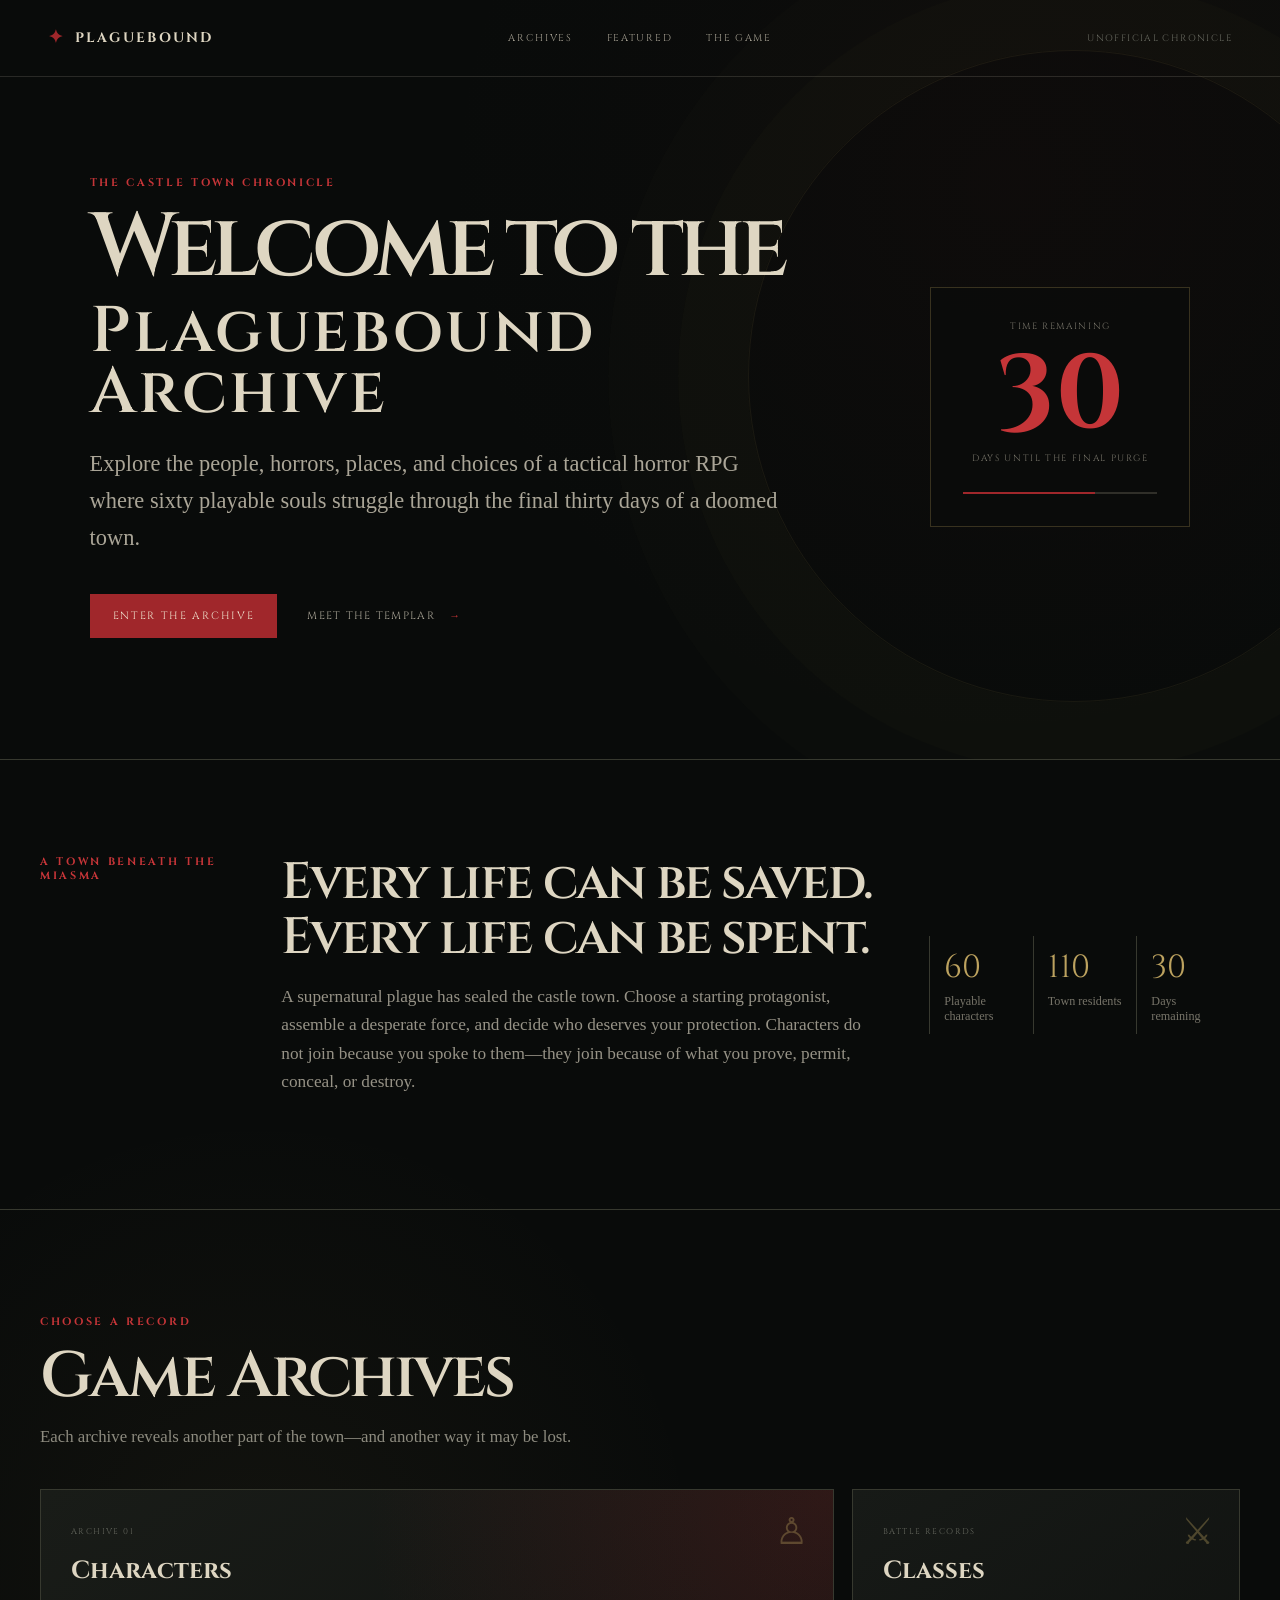
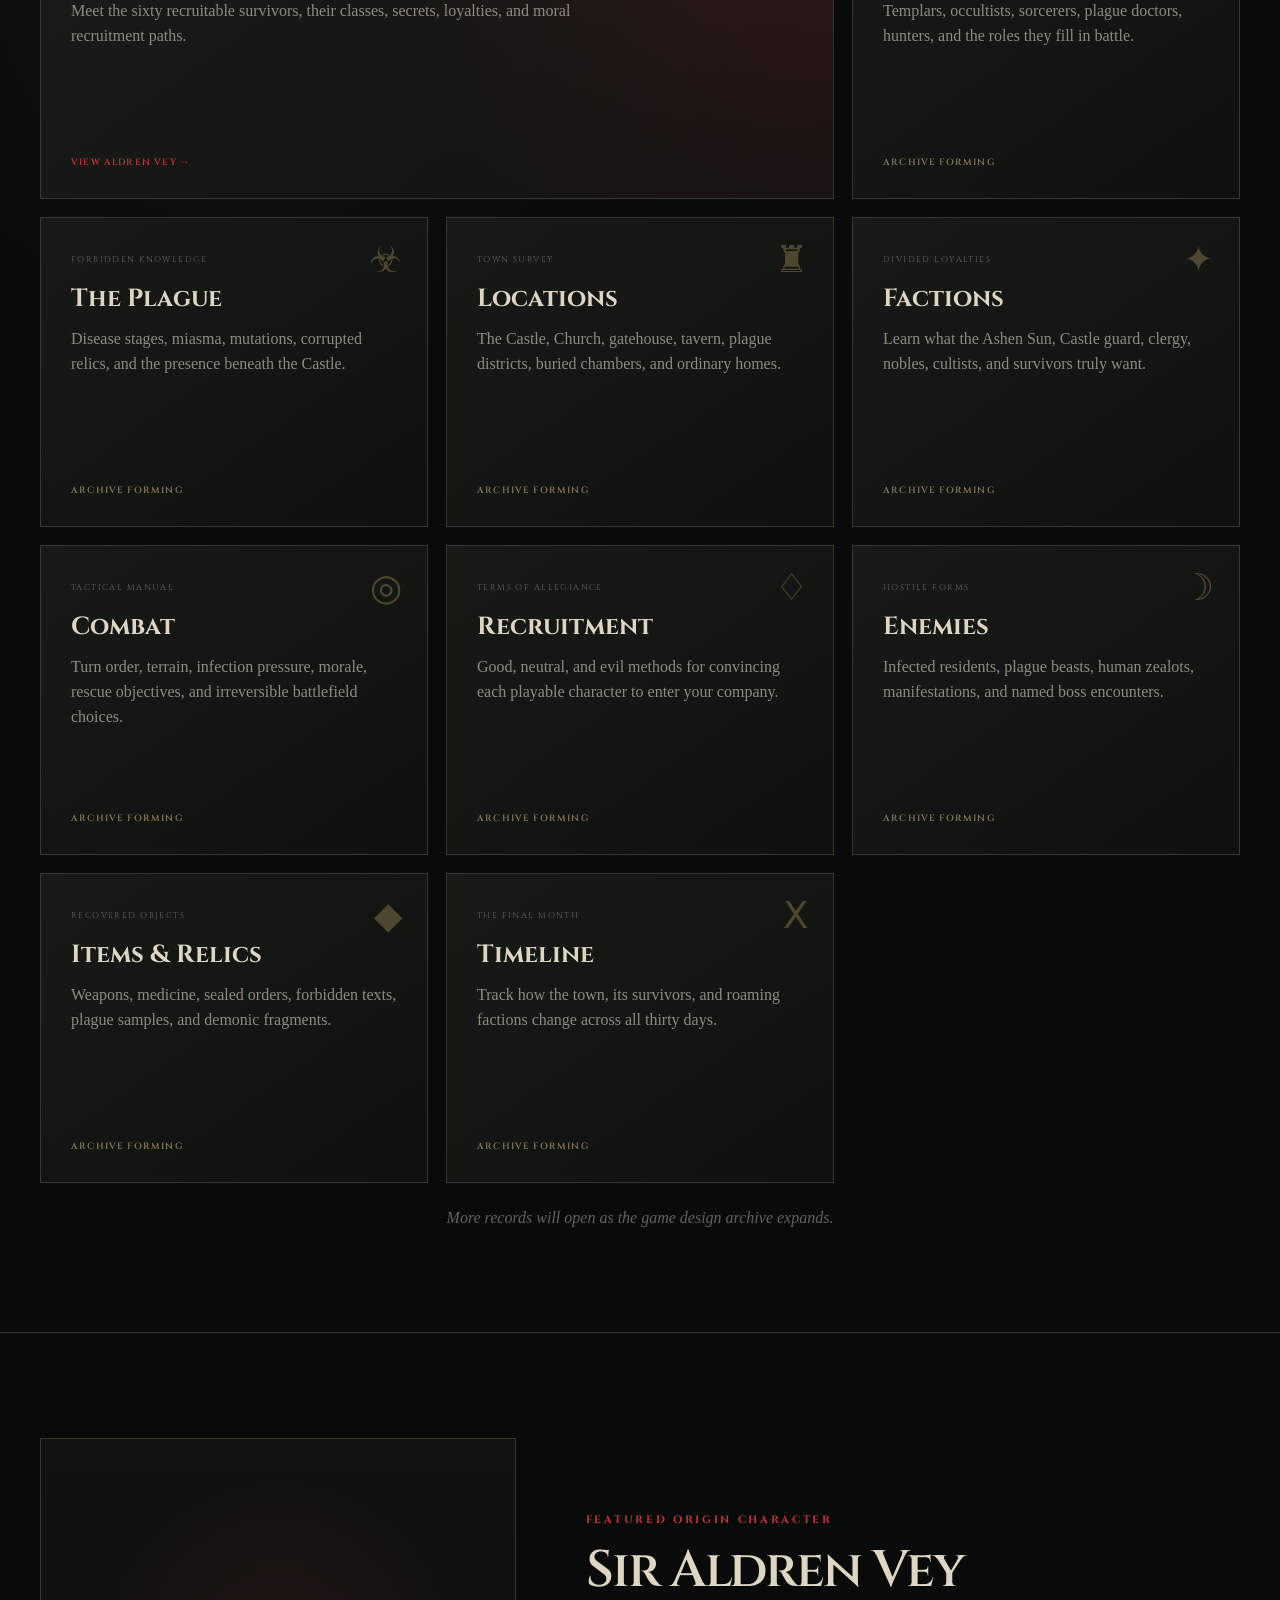
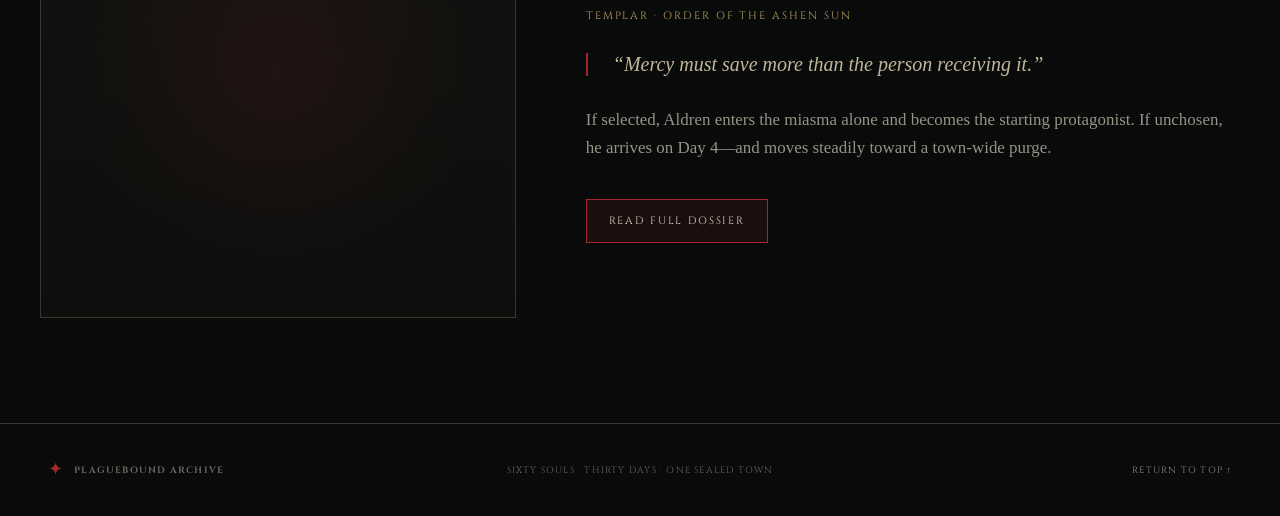
==== index.html @ a66385f3 "Commits" ====
<!doctype html>
<html lang="en">
<head>
  <meta charset="utf-8">
  <meta name="viewport" content="width=device-width, initial-scale=1">
  <meta name="description" content="The Plaguebound game archive: characters, classes, plague lore, locations, factions, combat systems, enemies, and the thirty-day timeline.">
  <title>Plaguebound — Game Archive</title>
  <link rel="stylesheet" href="css/style.css">
</head>
<body class="wiki-home">
  <header class="wiki-header">
    <a class="brand" href="index.html" aria-label="Plaguebound wiki homepage">
      <span class="brand-mark" aria-hidden="true">✦</span>
      <span>Plaguebound</span>
    </a>
    <nav class="main-nav" aria-label="Main wiki navigation">
      <a href="#archives">Archives</a>
      <a href="#featured">Featured</a>
      <a href="#about">The Game</a>
    </nav>
    <span class="archive-number">Unofficial Chronicle</span>
  </header>

  <main id="top">
    <section class="wiki-hero">
      <div class="wiki-hero-copy">
        <p class="eyebrow">The Castle Town Chronicle</p>
        <h1>Welcome to the<br><span>Plaguebound Archive</span></h1>
        <p>Explore the people, horrors, places, and choices of a tactical horror RPG where sixty playable souls struggle through the final thirty days of a doomed town.</p>
        <div class="wiki-actions">
          <a class="button button-filled" href="#archives">Enter the Archive</a>
          <a class="text-link" href="aldren.html">Meet the Templar <span>→</span></a>
        </div>
      </div>
      <aside class="wiki-countdown" aria-label="Thirty day plague countdown">
        <span>Time Remaining</span>
        <strong>30</strong>
        <small>days until the final purge</small>
        <div class="countdown-line"><i></i></div>
      </aside>
    </section>

    <section class="wiki-intro" id="about">
      <p class="eyebrow">A Town Beneath the Miasma</p>
      <div>
        <h2>Every life can be saved.<br>Every life can be spent.</h2>
        <p>A supernatural plague has sealed the castle town. Choose a starting protagonist, assemble a desperate force, and decide who deserves your protection. Characters do not join because you spoke to them—they join because of what you prove, permit, conceal, or destroy.</p>
      </div>
      <dl class="wiki-stats">
        <div><dt>60</dt><dd>Playable characters</dd></div>
        <div><dt>110</dt><dd>Town residents</dd></div>
        <div><dt>30</dt><dd>Days remaining</dd></div>
      </dl>
    </section>

    <section class="wiki-archives section" id="archives">
      <header class="section-title">
        <p>Choose a Record</p>
        <h2>Game Archives</h2>
        <span>Each archive reveals another part of the town—and another way it may be lost.</span>
      </header>

      <div class="archive-grid">
        <a class="archive-card featured-card" href="aldren.html">
          <span class="archive-icon">♙</span>
          <div><small>Archive 01</small><h3>Characters</h3><p>Meet the sixty recruitable survivors, their classes, secrets, loyalties, and moral recruitment paths.</p></div>
          <b>View Aldren Vey →</b>
        </a>
        <a class="archive-card" href="#coming-soon">
          <span class="archive-icon">⚔</span>
          <div><small>Battle Records</small><h3>Classes</h3><p>Templars, occultists, sorcerers, plague doctors, hunters, and the roles they fill in battle.</p></div>
          <b>Archive forming</b>
        </a>
        <a class="archive-card" href="#coming-soon">
          <span class="archive-icon">☣</span>
          <div><small>Forbidden Knowledge</small><h3>The Plague</h3><p>Disease stages, miasma, mutations, corrupted relics, and the presence beneath the Castle.</p></div>
          <b>Archive forming</b>
        </a>
        <a class="archive-card" href="#coming-soon">
          <span class="archive-icon">♜</span>
          <div><small>Town Survey</small><h3>Locations</h3><p>The Castle, Church, gatehouse, tavern, plague districts, buried chambers, and ordinary homes.</p></div>
          <b>Archive forming</b>
        </a>
        <a class="archive-card" href="#coming-soon">
          <span class="archive-icon">✦</span>
          <div><small>Divided Loyalties</small><h3>Factions</h3><p>Learn what the Ashen Sun, Castle guard, clergy, nobles, cultists, and survivors truly want.</p></div>
          <b>Archive forming</b>
        </a>
        <a class="archive-card" href="#coming-soon">
          <span class="archive-icon">◎</span>
          <div><small>Tactical Manual</small><h3>Combat</h3><p>Turn order, terrain, infection pressure, morale, rescue objectives, and irreversible battlefield choices.</p></div>
          <b>Archive forming</b>
        </a>
        <a class="archive-card" href="#coming-soon">
          <span class="archive-icon">♢</span>
          <div><small>Terms of Allegiance</small><h3>Recruitment</h3><p>Good, neutral, and evil methods for convincing each playable character to enter your company.</p></div>
          <b>Archive forming</b>
        </a>
        <a class="archive-card" href="#coming-soon">
          <span class="archive-icon">☽</span>
          <div><small>Hostile Forms</small><h3>Enemies</h3><p>Infected residents, plague beasts, human zealots, manifestations, and named boss encounters.</p></div>
          <b>Archive forming</b>
        </a>
        <a class="archive-card" href="#coming-soon">
          <span class="archive-icon">◆</span>
          <div><small>Recovered Objects</small><h3>Items & Relics</h3><p>Weapons, medicine, sealed orders, forbidden texts, plague samples, and demonic fragments.</p></div>
          <b>Archive forming</b>
        </a>
        <a class="archive-card" href="#coming-soon">
          <span class="archive-icon">Ⅹ</span>
          <div><small>The Final Month</small><h3>Timeline</h3><p>Track how the town, its survivors, and roaming factions change across all thirty days.</p></div>
          <b>Archive forming</b>
        </a>
      </div>
      <p class="coming-note" id="coming-soon">More records will open as the game design archive expands.</p>
    </section>

    <section class="featured-record section" id="featured">
      <div class="featured-art" role="img" aria-label="Ashen Sun symbol behind a Templar silhouette">
        <span>✦</span>
      </div>
      <div class="featured-copy">
        <p class="eyebrow">Featured Origin Character</p>
        <h2>Sir Aldren Vey</h2>
        <p class="featured-class">Templar · Order of the Ashen Sun</p>
        <blockquote>“Mercy must save more than the person receiving it.”</blockquote>
        <p>If selected, Aldren enters the miasma alone and becomes the starting protagonist. If unchosen, he arrives on Day 4—and moves steadily toward a town-wide purge.</p>
        <a class="button" href="aldren.html">Read Full Dossier</a>
      </div>
    </section>
  </main>

  <footer class="site-footer wiki-footer">
    <div><span class="brand-mark" aria-hidden="true">✦</span><strong>Plaguebound Archive</strong></div>
    <p>Sixty souls · Thirty days · One sealed town</p>
    <a href="#top">Return to top ↑</a>
  </footer>
</body>
</html>
---- css/style.css ----
@import url('https://fonts.googleapis.com/css2?family=Cinzel:wght@500;600;700&family=IM+Fell+English:ital@0;1&display=swap');

:root{--night:#090b0a;--panel:#161916;--bone:#ded6c2;--muted:#8d8b7f;--line:#37392f;--red:#a0272b;--red2:#c53538;--gold:#bca25f;--green:#758d6a}
*{box-sizing:border-box}html{scroll-behavior:smooth}body{margin:0;color:var(--bone);background:radial-gradient(circle at 78% 8%,rgba(128,30,32,.17),transparent 27rem),var(--night);font-family:"IM Fell English",Georgia,serif}body:before{content:"";position:fixed;inset:0;z-index:20;pointer-events:none;opacity:.13;background-image:url("../images/noise-texture.png");mix-blend-mode:soft-light}a{color:inherit;text-decoration:none}
.site-header{position:absolute;z-index:5;top:0;left:0;right:0;display:grid;grid-template-columns:1fr auto 1fr;align-items:center;max-width:1440px;margin:auto;padding:26px 48px;border-bottom:1px solid rgba(222,214,194,.15);font-family:Cinzel,serif;text-transform:uppercase}.brand{display:flex;align-items:center;gap:10px;font-size:.86rem;font-weight:700;letter-spacing:.16em}.brand-mark{color:var(--red);font-size:1.1rem}.main-nav{display:flex;gap:34px;color:#a39e90;font-size:.62rem;letter-spacing:.17em}.main-nav a:hover{color:var(--bone)}.archive-number{justify-self:end;color:#696a61;font-size:.58rem;letter-spacing:.15em}
.hero{position:relative;min-height:790px;overflow:hidden;display:grid;grid-template-columns:minmax(0,.9fr) minmax(400px,.8fr);align-items:center;gap:6vw;padding:130px max(7vw,32px) 70px;border-bottom:1px solid var(--line);background:linear-gradient(90deg,rgba(9,11,10,.98) 0%,rgba(9,11,10,.9) 48%,rgba(9,11,10,.2) 78%)}.hero:after{content:"TEMPLAR";position:absolute;left:5vw;bottom:-1.3rem;color:rgba(222,214,194,.025);font-family:Cinzel,serif;font-size:clamp(8rem,18vw,18rem);font-weight:700;letter-spacing:-.08em}.hero-copy{position:relative;z-index:2;max-width:680px}.eyebrow,.section-title>p,.small-title{margin:0 0 16px;color:var(--red2);font-family:Cinzel,serif;font-size:.67rem;font-weight:700;letter-spacing:.25em;text-transform:uppercase}h1{margin:0;font-family:Cinzel,serif;font-size:clamp(4rem,8.5vw,8rem);font-weight:600;letter-spacing:-.07em;line-height:.83}h1 span{display:block;color:#746e60;font-size:.42em;letter-spacing:.04em}.class-line{margin:24px 0;color:var(--gold);font-family:Cinzel,serif;font-size:.78rem;letter-spacing:.22em;text-transform:uppercase}.intro{max-width:600px;margin:0;color:#aaa597;font-size:clamp(1.15rem,2vw,1.46rem);line-height:1.6}.hero-actions{display:flex;align-items:center;gap:28px;margin-top:38px}.button{padding:14px 22px;border:1px solid var(--red);background:rgba(159,36,40,.12);font-family:Cinzel,serif;font-size:.66rem;letter-spacing:.16em;text-transform:uppercase}.alignment{color:#858276;font-size:.9rem}.alignment i{display:inline-block;width:7px;height:7px;margin-right:9px;border-radius:50%;background:var(--gold);box-shadow:0 0 13px var(--gold)}
.character-portrait{position:relative;align-self:stretch;min-height:590px;background-image:linear-gradient(0deg,rgba(9,11,10,.82),transparent 60%),radial-gradient(circle,rgba(159,36,40,.12),transparent 60%),url("../images/aldren-templar.webp");background-position:center bottom;background-repeat:no-repeat;background-size:auto 100%;filter:drop-shadow(0 24px 36px #000)}.ashen-sun{position:absolute;z-index:-1;left:50%;top:45%;transform:translate(-50%,-50%);display:grid;place-items:center;width:380px;height:380px;color:rgba(188,162,95,.23);border:1px solid rgba(188,162,95,.2);border-radius:50%;font-size:7rem}.portrait-label{position:absolute;left:0;right:0;bottom:0;display:flex;justify-content:space-between;color:#77766e;font-family:Cinzel,serif;font-size:.57rem;letter-spacing:.13em;text-transform:uppercase}.deadline{position:absolute;z-index:4;right:4vw;bottom:57px;width:130px;padding:15px 14px;border-left:2px solid var(--red);background:rgba(8,9,8,.88)}.deadline span,.deadline small{display:block;color:#7f7a6f;font-family:Cinzel,serif;font-size:.5rem;letter-spacing:.16em;text-transform:uppercase}.deadline strong{display:block;color:var(--red2);font-family:Cinzel,serif;font-size:3rem;line-height:1}
.section{max-width:1280px;margin:auto;padding:105px 40px}.section-title{margin-bottom:42px}.section-title h2,.combat h2{margin:0;font-family:Cinzel,serif;font-size:clamp(2.3rem,5vw,4.5rem);font-weight:600;letter-spacing:-.045em;line-height:1}.section-title>span{display:block;max-width:650px;margin-top:18px;color:var(--muted);font-size:1.05rem}.dossier-grid{display:grid;grid-template-columns:1.35fr .65fr;border:1px solid var(--line)}.story-panel{position:relative;padding:48px;background:linear-gradient(145deg,#1a1d19,#111310)}.story-panel h3,.secret h3{margin:0 0 20px;font-family:Cinzel,serif;font-size:1.55rem}.story-panel>p,.secret>p:last-child{color:#aaa598;font-size:1.07rem;line-height:1.65}.story-panel blockquote{margin:32px 0 0;padding:22px 0 0;color:var(--gold);border-top:1px solid var(--line);font-size:1.25rem;font-style:italic}.roman{position:absolute;right:28px;top:18px;color:rgba(222,214,194,.06);font-family:Cinzel,serif;font-size:7rem}.facts{display:grid;background:#0e100e}.facts div{display:flex;flex-direction:column;justify-content:center;gap:7px;padding:20px 28px;border-bottom:1px solid var(--line)}.facts div:last-child{border:0}.facts span,.path dt{color:#696b62;font-family:Cinzel,serif;font-size:.55rem;letter-spacing:.15em;text-transform:uppercase}.facts strong{color:#bab3a3;font-weight:400}.detail-grid{display:grid;grid-template-columns:.72fr .72fr 1.4fr;gap:20px;margin-top:20px}.detail-grid article{padding:30px;border:1px solid var(--line);background:#111310}.trait-list{margin:0;padding:0;list-style:none;color:#aaa598;line-height:1.9}.trait-list li:before{content:"+";margin-right:10px;color:var(--green)}.trait-list.negative li:before{content:"−";color:var(--red)}.secret{background:radial-gradient(circle at 100% 0,rgba(159,36,40,.15),transparent 60%),#151714!important}
.purge-section{border-top:1px solid var(--line);border-bottom:1px solid var(--line)}.split-title{display:flex;align-items:end;justify-content:space-between;gap:30px}.split-title>span{max-width:300px;margin:0;text-align:right}.timeline{display:grid;grid-template-columns:repeat(6,1fr);margin:0;padding:0;list-style:none;border-top:1px solid var(--line)}.timeline li{min-height:170px;padding:24px 18px;border-right:1px solid var(--line)}.timeline li:last-child{border:0}.timeline b{display:block;margin-bottom:40px;color:var(--gold);font-family:Cinzel,serif;font-size:1.25rem}.timeline span{color:#858176;font-size:.9rem;line-height:1.45}.timeline .day-thirty{background:rgba(159,36,40,.16)}.timeline .day-thirty b{color:var(--red2)}
.path-grid{display:grid;grid-template-columns:repeat(3,1fr);gap:20px}.path{--path-color:var(--gold);position:relative;display:flex;flex-direction:column;min-height:515px;padding:34px;border:1px solid var(--line);background:linear-gradient(155deg,#191c18,#101210)}.path:before{content:"";position:absolute;left:0;right:0;top:0;height:3px;background:var(--path-color)}.path.good{--path-color:var(--green)}.path.evil{--path-color:var(--red)}.path-type{color:var(--path-color);font-family:Cinzel,serif;font-size:.64rem;font-weight:700;letter-spacing:.2em;text-transform:uppercase}.path h3{min-height:60px;margin:18px 0;font-family:Cinzel,serif;font-size:1.5rem}.path>p{color:#a6a194;line-height:1.55}.path dl{margin:25px 0;border-top:1px solid var(--line)}.path dt{padding-top:14px}.path dd{margin:5px 0 14px;color:#bbb4a4}.path blockquote{margin:auto 0 0;color:#827d70;font-style:italic;line-height:1.5}.combat{display:grid;grid-template-columns:1fr .8fr;align-items:center;gap:80px;border-top:1px solid var(--line)}.combat>div>p:last-child,.ability p{color:#9d998d;font-size:1.08rem;line-height:1.65}.ability{padding:40px;border:1px solid #534b36;background:radial-gradient(circle at 100% 0,rgba(188,162,95,.12),transparent 60%),#151714}.ability>span,.ability small{color:var(--gold);font-family:Cinzel,serif;font-size:.6rem;letter-spacing:.18em;text-transform:uppercase}.ability h3{margin:12px 0;font-family:Cinzel,serif;font-size:2rem}.site-footer{display:grid;grid-template-columns:1fr auto 1fr;align-items:center;padding:34px 48px;color:#66675f;border-top:1px solid var(--line);font-family:Cinzel,serif;font-size:.58rem;letter-spacing:.13em;text-transform:uppercase}.site-footer div{display:flex;align-items:center;gap:10px}.site-footer p{margin:0}.site-footer a{justify-self:end;color:#8f8c82}
@media(max-width:900px){.site-header{grid-template-columns:1fr auto;padding:22px 24px}.main-nav{display:none}.hero{grid-template-columns:1fr;padding:130px 24px 60px}.character-portrait{min-height:520px}.section{padding:78px 22px}.dossier-grid,.combat{grid-template-columns:1fr}.detail-grid,.path-grid{grid-template-columns:1fr}.path{min-height:0}.timeline{grid-template-columns:repeat(2,1fr)}.timeline li{border-bottom:1px solid var(--line)}.split-title{align-items:start;flex-direction:column}.split-title>span{text-align:left}.site-footer{grid-template-columns:1fr;gap:18px;text-align:center}.site-footer div,.site-footer a{justify-self:center}}
@media(max-width:540px){.archive-number{display:none}.hero{min-height:auto}h1{font-size:3.7rem}.hero-actions{align-items:flex-start;flex-direction:column}.character-portrait{margin:-20px -20px 0;min-height:440px}.deadline{bottom:32px}.story-panel{padding:32px 25px}.timeline{grid-template-columns:1fr}.timeline li{min-height:0;border-right:0}.timeline b{margin-bottom:14px}}

/* Main wiki splash page */
.wiki-home{background:radial-gradient(circle at 78% 5%,rgba(128,30,32,.19),transparent 34rem),radial-gradient(circle at 20% 42%,rgba(188,162,95,.05),transparent 28rem),var(--night)}
.wiki-header{position:absolute;z-index:5;top:0;left:0;right:0;display:grid;grid-template-columns:1fr auto 1fr;align-items:center;max-width:1440px;margin:auto;padding:26px 48px;border-bottom:1px solid rgba(222,214,194,.15);font-family:Cinzel,serif;text-transform:uppercase}
.wiki-hero{position:relative;display:grid;grid-template-columns:1fr 260px;align-items:center;gap:80px;min-height:760px;padding:145px max(7vw,32px) 90px;overflow:hidden;border-bottom:1px solid var(--line);background:linear-gradient(90deg,rgba(9,11,10,.96),rgba(9,11,10,.7)),url("../images/wiki-background.webp") center/cover no-repeat}
.wiki-hero:before{content:"";position:absolute;width:650px;height:650px;right:-120px;top:50px;border:1px solid rgba(188,162,95,.09);border-radius:50%;box-shadow:0 0 0 70px rgba(188,162,95,.015),0 0 0 140px rgba(188,162,95,.01)}
.wiki-hero-copy{position:relative;z-index:2;max-width:850px}.wiki-hero h1{font-size:clamp(3.5rem,7vw,7rem);line-height:.95}.wiki-hero h1 span{margin-top:10px;color:var(--bone);font-size:.72em}.wiki-hero-copy>p:not(.eyebrow){max-width:700px;color:#aaa597;font-size:clamp(1.1rem,2vw,1.4rem);line-height:1.65}.wiki-actions{display:flex;align-items:center;gap:30px;margin-top:38px}.button-filled{background:var(--red);color:#f0e4d0}.text-link{color:#aaa597;font-family:Cinzel,serif;font-size:.67rem;letter-spacing:.12em;text-transform:uppercase}.text-link span{margin-left:10px;color:var(--red2)}
.wiki-countdown{position:relative;z-index:2;padding:32px;border:1px solid rgba(188,162,95,.26);background:rgba(10,12,10,.82);text-align:center}.wiki-countdown span,.wiki-countdown small{display:block;color:#777469;font-family:Cinzel,serif;font-size:.57rem;letter-spacing:.18em;text-transform:uppercase}.wiki-countdown strong{display:block;margin:12px 0 4px;color:var(--red2);font-family:Cinzel,serif;font-size:6.5rem;line-height:1}.countdown-line{height:2px;margin-top:28px;background:#302f29}.countdown-line i{display:block;width:68%;height:100%;background:var(--red)}
.wiki-intro{display:grid;grid-template-columns:.4fr 1.25fr .65fr;gap:50px;max-width:1280px;margin:auto;padding:95px 40px;border-bottom:1px solid var(--line)}.wiki-intro h2,.featured-copy h2{margin:0;font-family:Cinzel,serif;font-size:clamp(2.3rem,4vw,4rem);font-weight:600;letter-spacing:-.04em;line-height:1.08}.wiki-intro>div>p{color:#969286;font-size:1.08rem;line-height:1.65}.wiki-stats{display:grid;grid-template-columns:repeat(3,1fr);align-self:center;margin:0}.wiki-stats div{padding:10px 14px;border-left:1px solid var(--line)}.wiki-stats dt{color:var(--gold);font-family:Cinzel,serif;font-size:2rem}.wiki-stats dd{margin:5px 0 0;color:#777469;font-size:.76rem}
.archive-grid{display:grid;grid-template-columns:repeat(3,1fr);gap:18px}.archive-card{position:relative;display:flex;flex-direction:column;min-height:310px;padding:30px;border:1px solid var(--line);background:linear-gradient(145deg,#171a17,#0f110f);transition:transform .2s,border-color .2s,background .2s}.archive-card:hover{transform:translateY(-4px);border-color:#62583e;background:linear-gradient(145deg,#1d201c,#111310)}.archive-card.featured-card{grid-column:span 2;background:radial-gradient(circle at 100% 0,rgba(159,36,40,.2),transparent 55%),linear-gradient(145deg,#191c18,#101210)}.archive-icon{position:absolute;right:25px;top:20px;color:rgba(188,162,95,.35);font-size:2.3rem}.archive-card small{color:#66685f;font-family:Cinzel,serif;font-size:.52rem;letter-spacing:.17em;text-transform:uppercase}.archive-card h3{margin:16px 0 12px;font-family:Cinzel,serif;font-size:1.55rem}.archive-card p{max-width:560px;margin:0;color:#8f8b80;line-height:1.55}.archive-card b{margin-top:auto;padding-top:25px;color:#887b59;font-family:Cinzel,serif;font-size:.57rem;font-weight:600;letter-spacing:.13em;text-transform:uppercase}.featured-card b{color:var(--red2)}.coming-note{margin:26px 0 0;color:#62635c;text-align:center;font-style:italic}
.featured-record{display:grid;grid-template-columns:.8fr 1.1fr;gap:70px;align-items:center;border-top:1px solid var(--line)}.featured-art{position:relative;display:grid;place-items:center;min-height:480px;overflow:hidden;border:1px solid var(--line);background:linear-gradient(0deg,rgba(9,11,10,.55),transparent),url("../images/aldren-templar.webp") center bottom/auto 95% no-repeat,radial-gradient(circle,rgba(159,36,40,.18),transparent 60%),#111310}.featured-art span{position:absolute;z-index:-1;color:rgba(188,162,95,.12);font-size:20rem}.featured-copy .featured-class{color:var(--gold);font-family:Cinzel,serif;font-size:.67rem;letter-spacing:.18em;text-transform:uppercase}.featured-copy blockquote{margin:30px 0;padding-left:25px;color:#c1b69a;border-left:2px solid var(--red);font-size:1.25rem;font-style:italic}.featured-copy>p:not(.eyebrow):not(.featured-class){color:#969286;font-size:1.06rem;line-height:1.65}.featured-copy .button{display:inline-block;margin-top:20px}.wiki-footer{max-width:none}
@media(max-width:950px){.wiki-header{grid-template-columns:1fr auto;padding:22px 24px}.wiki-hero{grid-template-columns:1fr;gap:35px;padding:135px 24px 70px}.wiki-countdown{width:220px}.wiki-intro{grid-template-columns:1fr;padding:70px 24px}.wiki-stats{width:100%}.archive-grid{grid-template-columns:repeat(2,1fr)}.archive-card.featured-card{grid-column:span 2}.featured-record{grid-template-columns:1fr}}
@media(max-width:620px){.wiki-hero h1{font-size:3.4rem}.wiki-actions{align-items:flex-start;flex-direction:column}.wiki-countdown{width:100%}.wiki-stats{grid-template-columns:1fr}.wiki-stats div{padding:14px;border-left:0;border-top:1px solid var(--line)}.archive-grid{grid-template-columns:1fr}.archive-card.featured-card{grid-column:auto}.archive-card{min-height:270px}.featured-art{min-height:390px}}
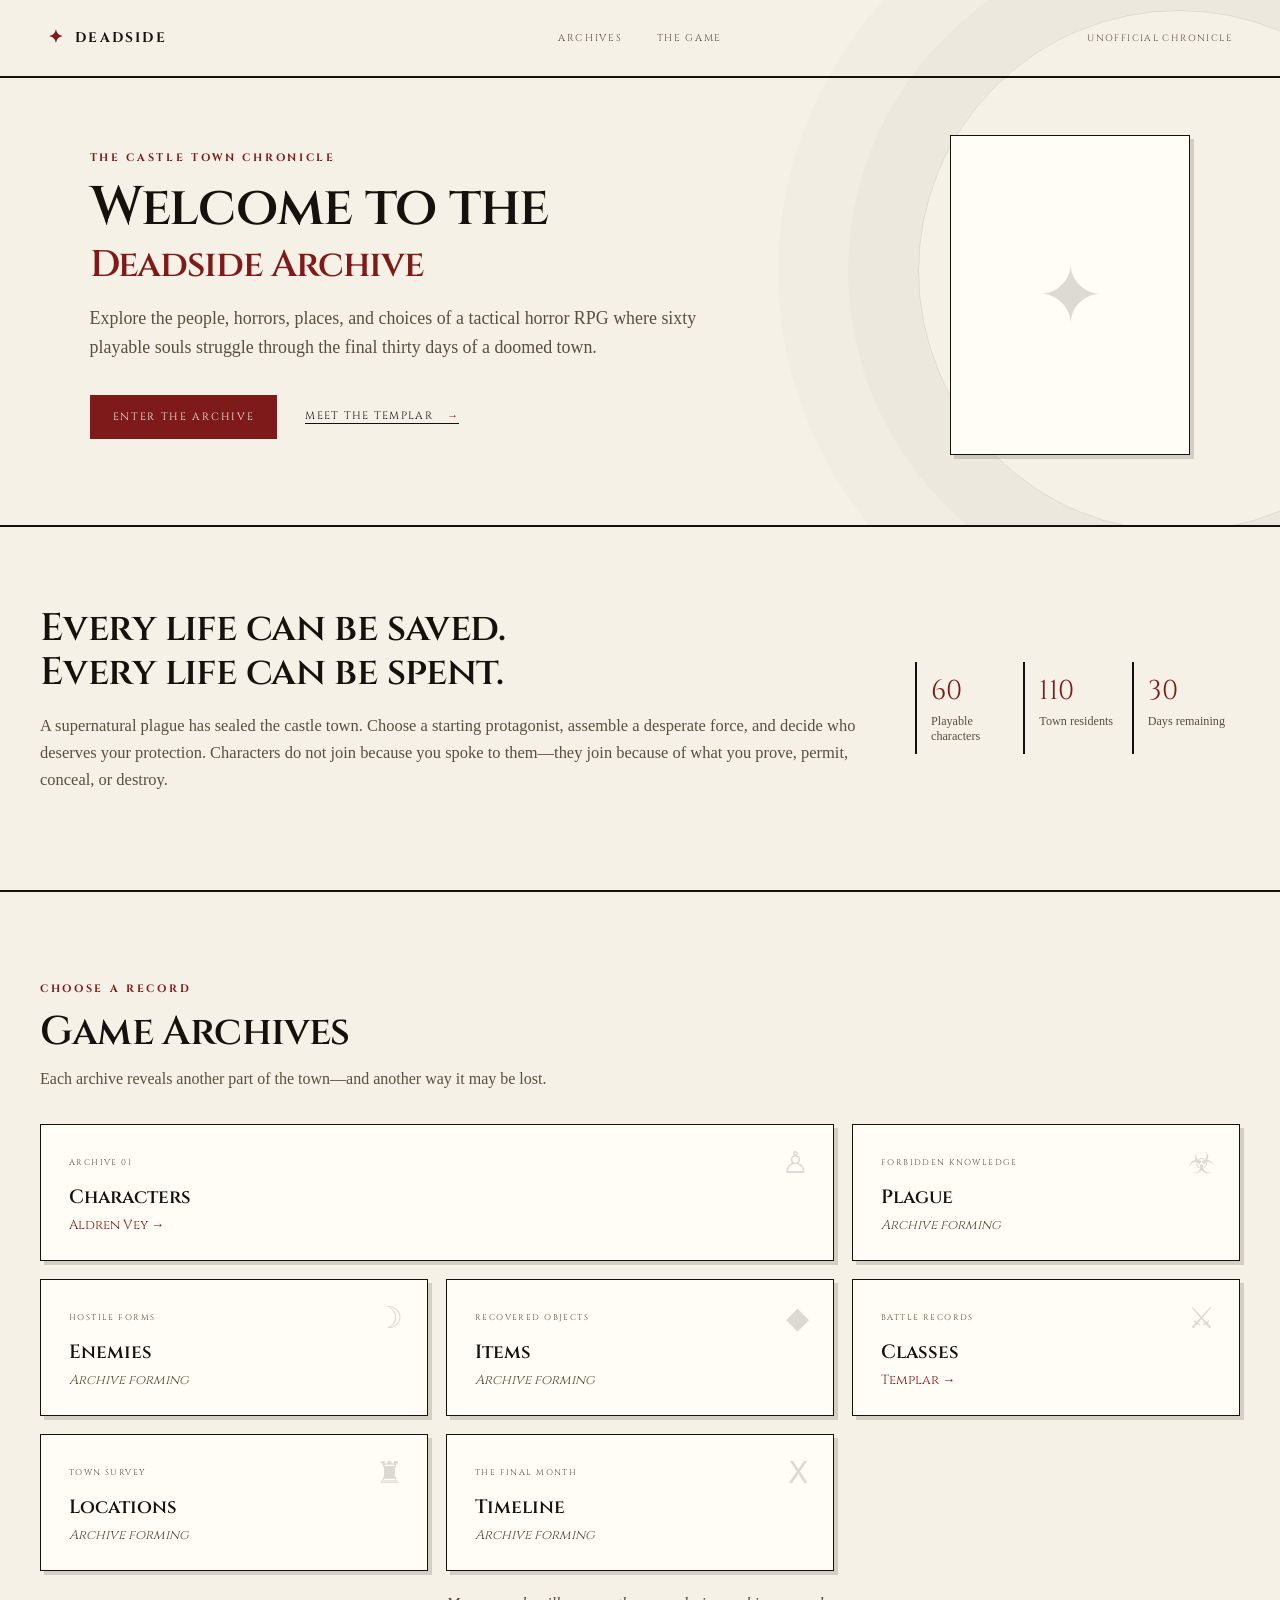
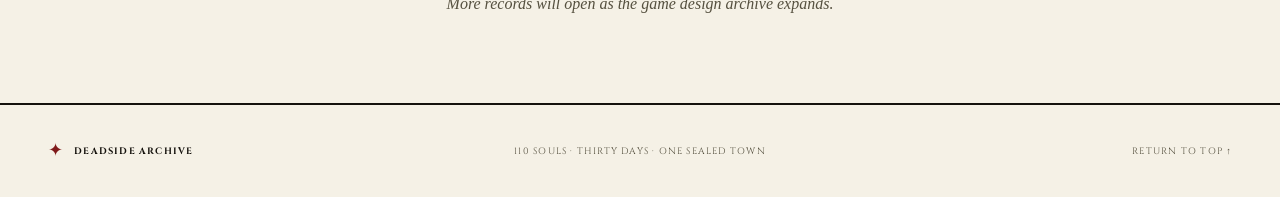
==== commit e1d64b30: "Update" ====
--- a/index.html
+++ b/index.html
@@ -3,19 +3,18 @@
 <head>
   <meta charset="utf-8">
   <meta name="viewport" content="width=device-width, initial-scale=1">
-  <meta name="description" content="The Plaguebound game archive: characters, classes, plague lore, locations, factions, combat systems, enemies, and the thirty-day timeline.">
-  <title>Plaguebound — Game Archive</title>
+  <meta name="description" content="The Deadside game archive: characters, classes, plague lore, locations, factions, combat systems, enemies, and the thirty-day timeline.">
+  <title>Deadside — Game Archive</title>
   <link rel="stylesheet" href="css/style.css">
 </head>
 <body class="wiki-home">
   <header class="wiki-header">
-    <a class="brand" href="index.html" aria-label="Plaguebound wiki homepage">
+    <a class="brand" href="index.html" aria-label="Deadside wiki homepage">
       <span class="brand-mark" aria-hidden="true">✦</span>
-      <span>Plaguebound</span>
+      <span>Deadside</span>
     </a>
     <nav class="main-nav" aria-label="Main wiki navigation">
       <a href="#archives">Archives</a>
-      <a href="#featured">Featured</a>
       <a href="#about">The Game</a>
     </nav>
     <span class="archive-number">Unofficial Chronicle</span>
@@ -25,23 +24,20 @@
     <section class="wiki-hero">
       <div class="wiki-hero-copy">
         <p class="eyebrow">The Castle Town Chronicle</p>
-        <h1>Welcome to the<br><span>Plaguebound Archive</span></h1>
+        <h1>Welcome to the<br><span>Deadside Archive</span></h1>
         <p>Explore the people, horrors, places, and choices of a tactical horror RPG where sixty playable souls struggle through the final thirty days of a doomed town.</p>
         <div class="wiki-actions">
           <a class="button button-filled" href="#archives">Enter the Archive</a>
           <a class="text-link" href="aldren.html">Meet the Templar <span>→</span></a>
         </div>
       </div>
-      <aside class="wiki-countdown" aria-label="Thirty day plague countdown">
-        <span>Time Remaining</span>
-        <strong>30</strong>
-        <small>days until the final purge</small>
-        <div class="countdown-line"><i></i></div>
+      <aside class="wiki-hero-art" aria-label="Featured artwork">
+        <!-- Add artwork as images/hero-art.webp -->
+        <span aria-hidden="true">✦</span>
       </aside>
     </section>
 
     <section class="wiki-intro" id="about">
-      <p class="eyebrow">A Town Beneath the Miasma</p>
       <div>
         <h2>Every life can be saved.<br>Every life can be spent.</h2>
         <p>A supernatural plague has sealed the castle town. Choose a starting protagonist, assemble a desperate force, and decide who deserves your protection. Characters do not join because you spoke to them—they join because of what you prove, permit, conceal, or destroy.</p>
@@ -61,78 +57,50 @@
       </header>
 
       <div class="archive-grid">
-        <a class="archive-card featured-card" href="aldren.html">
+        <div class="archive-card featured-card">
           <span class="archive-icon">♙</span>
-          <div><small>Archive 01</small><h3>Characters</h3><p>Meet the sixty recruitable survivors, their classes, secrets, loyalties, and moral recruitment paths.</p></div>
-          <b>View Aldren Vey →</b>
-        </a>
-        <a class="archive-card" href="#coming-soon">
+          <div><small>Archive 01</small><h3>Characters</h3></div>
+          <a class="card-link" href="aldren.html">Aldren Vey →</a>
+        </div>
+        <div class="archive-card">
+          <span class="archive-icon">☣</span>
+          <div><small>Forbidden Knowledge</small><h3>Plague</h3></div>
+          <span class="card-link muted">Archive forming</span>
+        </div>
+        <div class="archive-card">
+          <span class="archive-icon">☽</span>
+          <div><small>Hostile Forms</small><h3>Enemies</h3></div>
+          <span class="card-link muted">Archive forming</span>
+        </div>
+        <div class="archive-card">
+          <span class="archive-icon">◆</span>
+          <div><small>Recovered Objects</small><h3>Items</h3></div>
+          <span class="card-link muted">Archive forming</span>
+        </div>
+        <div class="archive-card">
           <span class="archive-icon">⚔</span>
-          <div><small>Battle Records</small><h3>Classes</h3><p>Templars, occultists, sorcerers, plague doctors, hunters, and the roles they fill in battle.</p></div>
-          <b>Archive forming</b>
-        </a>
-        <a class="archive-card" href="#coming-soon">
-          <span class="archive-icon">☣</span>
-          <div><small>Forbidden Knowledge</small><h3>The Plague</h3><p>Disease stages, miasma, mutations, corrupted relics, and the presence beneath the Castle.</p></div>
-          <b>Archive forming</b>
-        </a>
-        <a class="archive-card" href="#coming-soon">
+          <div><small>Battle Records</small><h3>Classes</h3></div>
+          <a class="card-link" href="templar.html">Templar →</a>
+        </div>
+        <div class="archive-card">
           <span class="archive-icon">♜</span>
-          <div><small>Town Survey</small><h3>Locations</h3><p>The Castle, Church, gatehouse, tavern, plague districts, buried chambers, and ordinary homes.</p></div>
-          <b>Archive forming</b>
-        </a>
-        <a class="archive-card" href="#coming-soon">
-          <span class="archive-icon">✦</span>
-          <div><small>Divided Loyalties</small><h3>Factions</h3><p>Learn what the Ashen Sun, Castle guard, clergy, nobles, cultists, and survivors truly want.</p></div>
-          <b>Archive forming</b>
-        </a>
-        <a class="archive-card" href="#coming-soon">
-          <span class="archive-icon">◎</span>
-          <div><small>Tactical Manual</small><h3>Combat</h3><p>Turn order, terrain, infection pressure, morale, rescue objectives, and irreversible battlefield choices.</p></div>
-          <b>Archive forming</b>
-        </a>
-        <a class="archive-card" href="#coming-soon">
-          <span class="archive-icon">♢</span>
-          <div><small>Terms of Allegiance</small><h3>Recruitment</h3><p>Good, neutral, and evil methods for convincing each playable character to enter your company.</p></div>
-          <b>Archive forming</b>
-        </a>
-        <a class="archive-card" href="#coming-soon">
-          <span class="archive-icon">☽</span>
-          <div><small>Hostile Forms</small><h3>Enemies</h3><p>Infected residents, plague beasts, human zealots, manifestations, and named boss encounters.</p></div>
-          <b>Archive forming</b>
-        </a>
-        <a class="archive-card" href="#coming-soon">
-          <span class="archive-icon">◆</span>
-          <div><small>Recovered Objects</small><h3>Items & Relics</h3><p>Weapons, medicine, sealed orders, forbidden texts, plague samples, and demonic fragments.</p></div>
-          <b>Archive forming</b>
-        </a>
-        <a class="archive-card" href="#coming-soon">
+          <div><small>Town Survey</small><h3>Locations</h3></div>
+          <span class="card-link muted">Archive forming</span>
+        </div>
+        <div class="archive-card">
           <span class="archive-icon">Ⅹ</span>
-          <div><small>The Final Month</small><h3>Timeline</h3><p>Track how the town, its survivors, and roaming factions change across all thirty days.</p></div>
-          <b>Archive forming</b>
-        </a>
+          <div><small>The Final Month</small><h3>Timeline</h3></div>
+          <span class="card-link muted">Archive forming</span>
+        </div>
       </div>
       <p class="coming-note" id="coming-soon">More records will open as the game design archive expands.</p>
     </section>
 
-    <section class="featured-record section" id="featured">
-      <div class="featured-art" role="img" aria-label="Ashen Sun symbol behind a Templar silhouette">
-        <span>✦</span>
-      </div>
-      <div class="featured-copy">
-        <p class="eyebrow">Featured Origin Character</p>
-        <h2>Sir Aldren Vey</h2>
-        <p class="featured-class">Templar · Order of the Ashen Sun</p>
-        <blockquote>“Mercy must save more than the person receiving it.”</blockquote>
-        <p>If selected, Aldren enters the miasma alone and becomes the starting protagonist. If unchosen, he arrives on Day 4—and moves steadily toward a town-wide purge.</p>
-        <a class="button" href="aldren.html">Read Full Dossier</a>
-      </div>
-    </section>
   </main>
 
   <footer class="site-footer wiki-footer">
-    <div><span class="brand-mark" aria-hidden="true">✦</span><strong>Plaguebound Archive</strong></div>
-    <p>Sixty souls · Thirty days · One sealed town</p>
+    <div><span class="brand-mark" aria-hidden="true">✦</span><strong>Deadside Archive</strong></div>
+    <p>110 souls · Thirty days · One sealed town</p>
     <a href="#top">Return to top ↑</a>
   </footer>
 </body>
--- a/css/style.css
+++ b/css/style.css
@@ -1,25 +1,114 @@
 @import url('https://fonts.googleapis.com/css2?family=Cinzel:wght@500;600;700&family=IM+Fell+English:ital@0;1&display=swap');
 
-:root{--night:#090b0a;--panel:#161916;--bone:#ded6c2;--muted:#8d8b7f;--line:#37392f;--red:#a0272b;--red2:#c53538;--gold:#bca25f;--green:#758d6a}
-*{box-sizing:border-box}html{scroll-behavior:smooth}body{margin:0;color:var(--bone);background:radial-gradient(circle at 78% 8%,rgba(128,30,32,.17),transparent 27rem),var(--night);font-family:"IM Fell English",Georgia,serif}body:before{content:"";position:fixed;inset:0;z-index:20;pointer-events:none;opacity:.13;background-image:url("../images/noise-texture.png");mix-blend-mode:soft-light}a{color:inherit;text-decoration:none}
-.site-header{position:absolute;z-index:5;top:0;left:0;right:0;display:grid;grid-template-columns:1fr auto 1fr;align-items:center;max-width:1440px;margin:auto;padding:26px 48px;border-bottom:1px solid rgba(222,214,194,.15);font-family:Cinzel,serif;text-transform:uppercase}.brand{display:flex;align-items:center;gap:10px;font-size:.86rem;font-weight:700;letter-spacing:.16em}.brand-mark{color:var(--red);font-size:1.1rem}.main-nav{display:flex;gap:34px;color:#a39e90;font-size:.62rem;letter-spacing:.17em}.main-nav a:hover{color:var(--bone)}.archive-number{justify-self:end;color:#696a61;font-size:.58rem;letter-spacing:.15em}
-.hero{position:relative;min-height:790px;overflow:hidden;display:grid;grid-template-columns:minmax(0,.9fr) minmax(400px,.8fr);align-items:center;gap:6vw;padding:130px max(7vw,32px) 70px;border-bottom:1px solid var(--line);background:linear-gradient(90deg,rgba(9,11,10,.98) 0%,rgba(9,11,10,.9) 48%,rgba(9,11,10,.2) 78%)}.hero:after{content:"TEMPLAR";position:absolute;left:5vw;bottom:-1.3rem;color:rgba(222,214,194,.025);font-family:Cinzel,serif;font-size:clamp(8rem,18vw,18rem);font-weight:700;letter-spacing:-.08em}.hero-copy{position:relative;z-index:2;max-width:680px}.eyebrow,.section-title>p,.small-title{margin:0 0 16px;color:var(--red2);font-family:Cinzel,serif;font-size:.67rem;font-weight:700;letter-spacing:.25em;text-transform:uppercase}h1{margin:0;font-family:Cinzel,serif;font-size:clamp(4rem,8.5vw,8rem);font-weight:600;letter-spacing:-.07em;line-height:.83}h1 span{display:block;color:#746e60;font-size:.42em;letter-spacing:.04em}.class-line{margin:24px 0;color:var(--gold);font-family:Cinzel,serif;font-size:.78rem;letter-spacing:.22em;text-transform:uppercase}.intro{max-width:600px;margin:0;color:#aaa597;font-size:clamp(1.15rem,2vw,1.46rem);line-height:1.6}.hero-actions{display:flex;align-items:center;gap:28px;margin-top:38px}.button{padding:14px 22px;border:1px solid var(--red);background:rgba(159,36,40,.12);font-family:Cinzel,serif;font-size:.66rem;letter-spacing:.16em;text-transform:uppercase}.alignment{color:#858276;font-size:.9rem}.alignment i{display:inline-block;width:7px;height:7px;margin-right:9px;border-radius:50%;background:var(--gold);box-shadow:0 0 13px var(--gold)}
-.character-portrait{position:relative;align-self:stretch;min-height:590px;background-image:linear-gradient(0deg,rgba(9,11,10,.82),transparent 60%),radial-gradient(circle,rgba(159,36,40,.12),transparent 60%),url("../images/aldren-templar.webp");background-position:center bottom;background-repeat:no-repeat;background-size:auto 100%;filter:drop-shadow(0 24px 36px #000)}.ashen-sun{position:absolute;z-index:-1;left:50%;top:45%;transform:translate(-50%,-50%);display:grid;place-items:center;width:380px;height:380px;color:rgba(188,162,95,.23);border:1px solid rgba(188,162,95,.2);border-radius:50%;font-size:7rem}.portrait-label{position:absolute;left:0;right:0;bottom:0;display:flex;justify-content:space-between;color:#77766e;font-family:Cinzel,serif;font-size:.57rem;letter-spacing:.13em;text-transform:uppercase}.deadline{position:absolute;z-index:4;right:4vw;bottom:57px;width:130px;padding:15px 14px;border-left:2px solid var(--red);background:rgba(8,9,8,.88)}.deadline span,.deadline small{display:block;color:#7f7a6f;font-family:Cinzel,serif;font-size:.5rem;letter-spacing:.16em;text-transform:uppercase}.deadline strong{display:block;color:var(--red2);font-family:Cinzel,serif;font-size:3rem;line-height:1}
-.section{max-width:1280px;margin:auto;padding:105px 40px}.section-title{margin-bottom:42px}.section-title h2,.combat h2{margin:0;font-family:Cinzel,serif;font-size:clamp(2.3rem,5vw,4.5rem);font-weight:600;letter-spacing:-.045em;line-height:1}.section-title>span{display:block;max-width:650px;margin-top:18px;color:var(--muted);font-size:1.05rem}.dossier-grid{display:grid;grid-template-columns:1.35fr .65fr;border:1px solid var(--line)}.story-panel{position:relative;padding:48px;background:linear-gradient(145deg,#1a1d19,#111310)}.story-panel h3,.secret h3{margin:0 0 20px;font-family:Cinzel,serif;font-size:1.55rem}.story-panel>p,.secret>p:last-child{color:#aaa598;font-size:1.07rem;line-height:1.65}.story-panel blockquote{margin:32px 0 0;padding:22px 0 0;color:var(--gold);border-top:1px solid var(--line);font-size:1.25rem;font-style:italic}.roman{position:absolute;right:28px;top:18px;color:rgba(222,214,194,.06);font-family:Cinzel,serif;font-size:7rem}.facts{display:grid;background:#0e100e}.facts div{display:flex;flex-direction:column;justify-content:center;gap:7px;padding:20px 28px;border-bottom:1px solid var(--line)}.facts div:last-child{border:0}.facts span,.path dt{color:#696b62;font-family:Cinzel,serif;font-size:.55rem;letter-spacing:.15em;text-transform:uppercase}.facts strong{color:#bab3a3;font-weight:400}.detail-grid{display:grid;grid-template-columns:.72fr .72fr 1.4fr;gap:20px;margin-top:20px}.detail-grid article{padding:30px;border:1px solid var(--line);background:#111310}.trait-list{margin:0;padding:0;list-style:none;color:#aaa598;line-height:1.9}.trait-list li:before{content:"+";margin-right:10px;color:var(--green)}.trait-list.negative li:before{content:"−";color:var(--red)}.secret{background:radial-gradient(circle at 100% 0,rgba(159,36,40,.15),transparent 60%),#151714!important}
-.purge-section{border-top:1px solid var(--line);border-bottom:1px solid var(--line)}.split-title{display:flex;align-items:end;justify-content:space-between;gap:30px}.split-title>span{max-width:300px;margin:0;text-align:right}.timeline{display:grid;grid-template-columns:repeat(6,1fr);margin:0;padding:0;list-style:none;border-top:1px solid var(--line)}.timeline li{min-height:170px;padding:24px 18px;border-right:1px solid var(--line)}.timeline li:last-child{border:0}.timeline b{display:block;margin-bottom:40px;color:var(--gold);font-family:Cinzel,serif;font-size:1.25rem}.timeline span{color:#858176;font-size:.9rem;line-height:1.45}.timeline .day-thirty{background:rgba(159,36,40,.16)}.timeline .day-thirty b{color:var(--red2)}
-.path-grid{display:grid;grid-template-columns:repeat(3,1fr);gap:20px}.path{--path-color:var(--gold);position:relative;display:flex;flex-direction:column;min-height:515px;padding:34px;border:1px solid var(--line);background:linear-gradient(155deg,#191c18,#101210)}.path:before{content:"";position:absolute;left:0;right:0;top:0;height:3px;background:var(--path-color)}.path.good{--path-color:var(--green)}.path.evil{--path-color:var(--red)}.path-type{color:var(--path-color);font-family:Cinzel,serif;font-size:.64rem;font-weight:700;letter-spacing:.2em;text-transform:uppercase}.path h3{min-height:60px;margin:18px 0;font-family:Cinzel,serif;font-size:1.5rem}.path>p{color:#a6a194;line-height:1.55}.path dl{margin:25px 0;border-top:1px solid var(--line)}.path dt{padding-top:14px}.path dd{margin:5px 0 14px;color:#bbb4a4}.path blockquote{margin:auto 0 0;color:#827d70;font-style:italic;line-height:1.5}.combat{display:grid;grid-template-columns:1fr .8fr;align-items:center;gap:80px;border-top:1px solid var(--line)}.combat>div>p:last-child,.ability p{color:#9d998d;font-size:1.08rem;line-height:1.65}.ability{padding:40px;border:1px solid #534b36;background:radial-gradient(circle at 100% 0,rgba(188,162,95,.12),transparent 60%),#151714}.ability>span,.ability small{color:var(--gold);font-family:Cinzel,serif;font-size:.6rem;letter-spacing:.18em;text-transform:uppercase}.ability h3{margin:12px 0;font-family:Cinzel,serif;font-size:2rem}.site-footer{display:grid;grid-template-columns:1fr auto 1fr;align-items:center;padding:34px 48px;color:#66675f;border-top:1px solid var(--line);font-family:Cinzel,serif;font-size:.58rem;letter-spacing:.13em;text-transform:uppercase}.site-footer div{display:flex;align-items:center;gap:10px}.site-footer p{margin:0}.site-footer a{justify-self:end;color:#8f8c82}
-@media(max-width:900px){.site-header{grid-template-columns:1fr auto;padding:22px 24px}.main-nav{display:none}.hero{grid-template-columns:1fr;padding:130px 24px 60px}.character-portrait{min-height:520px}.section{padding:78px 22px}.dossier-grid,.combat{grid-template-columns:1fr}.detail-grid,.path-grid{grid-template-columns:1fr}.path{min-height:0}.timeline{grid-template-columns:repeat(2,1fr)}.timeline li{border-bottom:1px solid var(--line)}.split-title{align-items:start;flex-direction:column}.split-title>span{text-align:left}.site-footer{grid-template-columns:1fr;gap:18px;text-align:center}.site-footer div,.site-footer a{justify-self:center}}
-@media(max-width:540px){.archive-number{display:none}.hero{min-height:auto}h1{font-size:3.7rem}.hero-actions{align-items:flex-start;flex-direction:column}.character-portrait{margin:-20px -20px 0;min-height:440px}.deadline{bottom:32px}.story-panel{padding:32px 25px}.timeline{grid-template-columns:1fr}.timeline li{min-height:0;border-right:0}.timeline b{margin-bottom:14px}}
+:root{--paper:#f5f1e6;--card:#fffdf6;--ink:#15120d;--ink-soft:#55503f;--line:rgba(21,18,13,.2);--blood:#7f1a1a;--blood2:#a3222a}
+*{box-sizing:border-box}html{scroll-behavior:smooth}body{margin:0;color:var(--ink);background:var(--paper);font-family:"IM Fell English",Georgia,serif}body:before{content:"";position:fixed;inset:0;z-index:20;pointer-events:none;opacity:.05;background-image:url("../images/noise-texture.png");mix-blend-mode:multiply}a{color:inherit;text-decoration:none}
+h1{margin:0;font-family:Cinzel,serif;font-weight:600;font-size:clamp(2.1rem,4vw,3rem);letter-spacing:-.02em;line-height:1.1;color:var(--ink)}
+.eyebrow,.section-title>p,.small-title{margin:0 0 14px;color:var(--blood);font-family:Cinzel,serif;font-size:.67rem;font-weight:700;letter-spacing:.25em;text-transform:uppercase}
+
+/* Shared site chrome */
+.site-header,.wiki-header{position:absolute;z-index:5;top:0;left:0;right:0;display:grid;grid-template-columns:1fr auto 1fr;align-items:center;max-width:1440px;margin:auto;padding:26px 48px;border-bottom:2px solid var(--ink);font-family:Cinzel,serif;text-transform:uppercase}
+.brand{display:flex;align-items:center;gap:10px;font-size:.86rem;font-weight:700;letter-spacing:.16em;color:var(--ink)}.brand-mark{color:var(--blood);font-size:1.1rem}
+.main-nav{display:flex;gap:34px;color:var(--ink-soft);font-size:.62rem;letter-spacing:.17em}.main-nav a:hover{color:var(--blood)}
+.archive-number{justify-self:end;color:var(--ink-soft);font-size:.58rem;letter-spacing:.15em}
+.site-footer,.wiki-footer{display:grid;grid-template-columns:1fr auto 1fr;align-items:center;padding:34px 48px;color:var(--ink-soft);border-top:2px solid var(--ink);font-family:Cinzel,serif;font-size:.58rem;letter-spacing:.13em;text-transform:uppercase}.site-footer div{display:flex;align-items:center;gap:10px;color:var(--ink)}.site-footer p{margin:0}.site-footer a{justify-self:end;color:var(--ink-soft)}.site-footer a:hover{color:var(--blood)}
+
+/* Section header used by index archive/featured blocks */
+.section{max-width:1280px;margin:auto;padding:90px 40px}.section-title{margin-bottom:36px}
+.section-title h2{margin:0;font-family:Cinzel,serif;font-size:clamp(1.7rem,3.2vw,2.5rem);font-weight:600;letter-spacing:-.02em;line-height:1.1;color:var(--ink)}
+.section-title>span{display:block;max-width:650px;margin-top:16px;color:var(--ink-soft);font-size:1rem}
+
+/* Wiki article pages (character dossiers etc.) */
+.breadcrumb{grid-column:1/-1;margin:0 0 26px;color:var(--ink-soft);font-size:.82rem}.breadcrumb a{color:var(--ink-soft)}.breadcrumb a:hover{color:var(--blood)}.breadcrumb span{margin:0 8px;color:#a39c88}
+.article-layout{display:grid;grid-template-columns:1fr 300px;gap:56px;max-width:1180px;margin:auto;padding:150px 40px 110px}
+.article-header{margin:0 0 18px;padding-bottom:18px;border-bottom:2px solid var(--ink)}
+.article-subtitle{margin:10px 0 0;color:var(--blood);font-family:Cinzel,serif;font-size:.76rem;letter-spacing:.14em;text-transform:uppercase}
+.lede{margin:0 0 6px;color:var(--ink);font-size:1.08rem;line-height:1.75}
+.article-body h2{margin:46px 0 18px;padding-bottom:10px;border-bottom:2px solid var(--ink);font-family:Cinzel,serif;font-weight:600;font-size:1.4rem;letter-spacing:-.01em;color:var(--ink)}
+.article-body h3{margin:32px 0 12px;font-family:Cinzel,serif;font-weight:600;font-size:1.1rem;color:var(--ink)}
+.article-body h4{margin:0 0 10px;color:var(--blood);font-family:Cinzel,serif;font-size:.62rem;letter-spacing:.16em;text-transform:uppercase}
+.article-body p{margin:0 0 18px;color:var(--ink);font-size:1.02rem;line-height:1.75}
+.article-body ul:not(.trait-list),.article-body ol:not(.toc ol){margin:0 0 18px;padding-left:22px;color:var(--ink);font-size:1.02rem;line-height:1.7}.article-body li{margin-bottom:4px}
+.note{margin:0 0 18px;color:var(--ink-soft);font-size:.92rem;font-style:italic;line-height:1.6}
+
+/* Equipment tooltips */
+.equip-list li{padding:3px 0}
+.equip{position:relative;display:inline-block;cursor:help;color:var(--ink);border-bottom:1px solid rgba(127,26,26,.45);transition:color .15s,border-color .15s}
+.equip:hover,.equip:focus{color:var(--blood);border-bottom-color:var(--blood);outline:none}
+.equip-tip{position:absolute;z-index:30;left:50%;bottom:calc(100% + 13px);width:260px;padding:14px 16px;border:1px solid var(--ink);background:var(--ink);box-shadow:4px 4px 0 rgba(21,18,13,.25);opacity:0;visibility:hidden;pointer-events:none;transform:translate(-50%,6px);transition:opacity .16s ease,transform .16s ease;text-align:left;white-space:normal}
+.equip-tip:before{content:"";position:absolute;left:50%;top:100%;transform:translateX(-50%);border:7px solid transparent;border-top-color:var(--ink)}
+.equip-tip b{display:block;margin:0 0 8px;padding-bottom:8px;border-bottom:1px solid rgba(245,241,230,.25);color:var(--blood2);font-family:Cinzel,serif;font-weight:600;font-size:.66rem;letter-spacing:.12em;text-transform:uppercase}
+.equip-tip span{display:block;color:var(--paper);font-size:.86rem;font-style:normal;line-height:1.55}
+.equip:hover .equip-tip,.equip:focus .equip-tip,.equip:focus-within .equip-tip{opacity:1;visibility:visible;transform:translate(-50%,0)}
+@media(max-width:540px){.equip-tip{width:210px;left:0;transform:translate(0,6px)}.equip-tip:before{left:24px;transform:none}.equip:hover .equip-tip,.equip:focus .equip-tip,.equip:focus-within .equip-tip{transform:translate(0,0)}}
+.article-body blockquote{margin:22px 0;padding:14px 24px;border-left:3px solid var(--blood);background:rgba(127,26,26,.05);color:var(--ink);font-size:1.08rem;font-style:italic}
+.trait-columns{display:grid;grid-template-columns:1fr 1fr;gap:26px;margin:0 0 22px}
+.gear-grid{display:grid;grid-template-columns:1fr 1fr;gap:24px;margin:0 0 24px}
+.gear-card-full{grid-column:1/-1}
+.gear-card{border:1px solid var(--ink);background:var(--card);padding:24px 26px;box-shadow:4px 4px 0 rgba(21,18,13,.15)}
+.gear-card h3{margin:0 0 8px}
+.gear-card p{margin:0 0 16px;color:var(--ink-soft);font-size:.92rem}
+.gear-tags{display:flex;flex-wrap:wrap;gap:8px;margin:0;padding:0;list-style:none}
+.gear-tags li{padding:6px 12px;border:1px solid var(--ink);background:var(--paper);color:var(--ink);font-family:Cinzel,serif;font-size:.66rem;letter-spacing:.04em;transition:border-color .15s,color .15s}
+.gear-tags li:hover{border-color:var(--blood);color:var(--blood)}
+.trait-list{margin:0;padding:0;list-style:none;color:var(--ink);line-height:1.9}.trait-list li:before{content:"+";margin-right:10px;color:var(--ink);font-weight:700}.trait-list.negative li:before{content:"−";color:var(--blood)}
+.callout{margin:0 0 22px;padding:20px 24px;border:1px solid var(--ink);background:var(--card);box-shadow:3px 3px 0 rgba(21,18,13,.12)}.callout.secret{border-color:var(--blood)}.callout p{margin:0;color:var(--ink);line-height:1.7}.callout .small-title{margin-bottom:10px}
+.wiki-table{width:auto;max-width:100%;border-collapse:collapse;margin:0 0 20px;font-size:.88rem;background:var(--card)}.wiki-table th,.wiki-table td{padding:6px 11px;border:1px solid var(--ink);text-align:left;line-height:1.35}.wiki-table thead th{background:var(--ink);color:var(--paper);font-family:Cinzel,serif;font-size:.6rem;letter-spacing:.1em;text-transform:uppercase}.wiki-table td{color:var(--ink)}.wiki-table tr.day-thirty td{background:rgba(127,26,26,.08);color:var(--blood)}
+.table-compact{width:auto;max-width:280px}
+.roll-table th:first-child,.roll-table td:first-child{width:1%;white-space:nowrap}
+.path-tag{display:inline-block;margin-right:10px;padding:3px 10px;border:1px solid var(--ink);font-family:Cinzel,serif;font-size:.58rem;letter-spacing:.12em;text-transform:uppercase;vertical-align:middle}.path-tag.good{border-color:var(--ink);color:var(--ink)}.path-tag.neutral{border-color:var(--blood);color:var(--blood)}.path-tag.evil{background:var(--blood);border-color:var(--blood);color:var(--paper)}
+.fact-list{display:grid;grid-template-columns:auto 1fr;gap:7px 18px;margin:0 0 20px;font-size:.94rem}.fact-list dt{color:var(--ink-soft);font-family:Cinzel,serif;font-size:.58rem;letter-spacing:.1em;text-transform:uppercase;align-self:center}.fact-list dd{margin:0;color:var(--ink)}
+.tags{color:var(--blood);font-family:Cinzel,serif;font-size:.6rem;letter-spacing:.14em;text-transform:uppercase}
+
+/* Sidebar: infobox + contents */
+.sidebar{display:flex;flex-direction:column;gap:24px;align-self:start}
+.infobox{border:1px solid var(--ink);background:var(--card);box-shadow:4px 4px 0 rgba(21,18,13,.15)}
+.infobox-portrait{position:relative;display:grid;place-items:center;height:190px;border-bottom:1px solid var(--ink);background:var(--ink);overflow:hidden}
+.infobox-portrait .ashen-sun{color:rgba(245,241,230,.35);font-size:3.4rem}
+.infobox-title{margin:0;padding:16px 18px 12px;border-bottom:2px solid var(--blood);font-family:Cinzel,serif;font-weight:600;font-size:1rem;text-align:center;color:var(--ink)}
+.infobox-table{width:100%;border-collapse:collapse;font-size:.85rem}.infobox-table th,.infobox-table td{padding:9px 16px;border-bottom:1px solid var(--line);text-align:left;vertical-align:top}.infobox-table tr:last-child th,.infobox-table tr:last-child td{border-bottom:0}.infobox-table th{width:40%;color:var(--ink-soft);font-weight:400;font-family:Cinzel,serif;font-size:.6rem;letter-spacing:.06em;text-transform:uppercase}.infobox-table td{color:var(--ink)}
+.infobox-countdown{padding:14px 18px;border-top:1px solid var(--line);text-align:center;color:var(--ink-soft);font-size:.78rem}.infobox-countdown strong{color:var(--blood);font-family:Cinzel,serif;font-size:1.3rem}
+.toc{border:1px solid var(--ink);background:var(--card);padding:16px 18px;box-shadow:4px 4px 0 rgba(21,18,13,.15)}.toc-title{margin:0 0 10px;padding-bottom:8px;border-bottom:1px solid var(--line);color:var(--blood);font-family:Cinzel,serif;font-size:.6rem;letter-spacing:.14em;text-transform:uppercase}.toc ol{margin:0;padding-left:18px;color:var(--ink);font-size:.87rem;line-height:2}.toc a:hover{color:var(--blood)}
+
+@media(max-width:900px){.site-header{grid-template-columns:1fr auto;padding:22px 24px}.main-nav{display:none}.section{padding:70px 22px}
+  .article-layout{grid-template-columns:1fr;padding:140px 24px 70px}.sidebar{order:-1;position:static}.trait-columns{grid-template-columns:1fr}.gear-grid{grid-template-columns:1fr}
+  .site-footer{grid-template-columns:1fr;gap:18px;text-align:center}.site-footer div,.site-footer a{justify-self:center}}
+@media(max-width:540px){.archive-number{display:none}.article-layout{padding:130px 18px 60px}.wiki-table{font-size:.82rem}.wiki-table th,.wiki-table td{padding:6px 8px}}
 
 /* Main wiki splash page */
-.wiki-home{background:radial-gradient(circle at 78% 5%,rgba(128,30,32,.19),transparent 34rem),radial-gradient(circle at 20% 42%,rgba(188,162,95,.05),transparent 28rem),var(--night)}
-.wiki-header{position:absolute;z-index:5;top:0;left:0;right:0;display:grid;grid-template-columns:1fr auto 1fr;align-items:center;max-width:1440px;margin:auto;padding:26px 48px;border-bottom:1px solid rgba(222,214,194,.15);font-family:Cinzel,serif;text-transform:uppercase}
-.wiki-hero{position:relative;display:grid;grid-template-columns:1fr 260px;align-items:center;gap:80px;min-height:760px;padding:145px max(7vw,32px) 90px;overflow:hidden;border-bottom:1px solid var(--line);background:linear-gradient(90deg,rgba(9,11,10,.96),rgba(9,11,10,.7)),url("../images/wiki-background.webp") center/cover no-repeat}
-.wiki-hero:before{content:"";position:absolute;width:650px;height:650px;right:-120px;top:50px;border:1px solid rgba(188,162,95,.09);border-radius:50%;box-shadow:0 0 0 70px rgba(188,162,95,.015),0 0 0 140px rgba(188,162,95,.01)}
-.wiki-hero-copy{position:relative;z-index:2;max-width:850px}.wiki-hero h1{font-size:clamp(3.5rem,7vw,7rem);line-height:.95}.wiki-hero h1 span{margin-top:10px;color:var(--bone);font-size:.72em}.wiki-hero-copy>p:not(.eyebrow){max-width:700px;color:#aaa597;font-size:clamp(1.1rem,2vw,1.4rem);line-height:1.65}.wiki-actions{display:flex;align-items:center;gap:30px;margin-top:38px}.button-filled{background:var(--red);color:#f0e4d0}.text-link{color:#aaa597;font-family:Cinzel,serif;font-size:.67rem;letter-spacing:.12em;text-transform:uppercase}.text-link span{margin-left:10px;color:var(--red2)}
-.wiki-countdown{position:relative;z-index:2;padding:32px;border:1px solid rgba(188,162,95,.26);background:rgba(10,12,10,.82);text-align:center}.wiki-countdown span,.wiki-countdown small{display:block;color:#777469;font-family:Cinzel,serif;font-size:.57rem;letter-spacing:.18em;text-transform:uppercase}.wiki-countdown strong{display:block;margin:12px 0 4px;color:var(--red2);font-family:Cinzel,serif;font-size:6.5rem;line-height:1}.countdown-line{height:2px;margin-top:28px;background:#302f29}.countdown-line i{display:block;width:68%;height:100%;background:var(--red)}
-.wiki-intro{display:grid;grid-template-columns:.4fr 1.25fr .65fr;gap:50px;max-width:1280px;margin:auto;padding:95px 40px;border-bottom:1px solid var(--line)}.wiki-intro h2,.featured-copy h2{margin:0;font-family:Cinzel,serif;font-size:clamp(2.3rem,4vw,4rem);font-weight:600;letter-spacing:-.04em;line-height:1.08}.wiki-intro>div>p{color:#969286;font-size:1.08rem;line-height:1.65}.wiki-stats{display:grid;grid-template-columns:repeat(3,1fr);align-self:center;margin:0}.wiki-stats div{padding:10px 14px;border-left:1px solid var(--line)}.wiki-stats dt{color:var(--gold);font-family:Cinzel,serif;font-size:2rem}.wiki-stats dd{margin:5px 0 0;color:#777469;font-size:.76rem}
-.archive-grid{display:grid;grid-template-columns:repeat(3,1fr);gap:18px}.archive-card{position:relative;display:flex;flex-direction:column;min-height:310px;padding:30px;border:1px solid var(--line);background:linear-gradient(145deg,#171a17,#0f110f);transition:transform .2s,border-color .2s,background .2s}.archive-card:hover{transform:translateY(-4px);border-color:#62583e;background:linear-gradient(145deg,#1d201c,#111310)}.archive-card.featured-card{grid-column:span 2;background:radial-gradient(circle at 100% 0,rgba(159,36,40,.2),transparent 55%),linear-gradient(145deg,#191c18,#101210)}.archive-icon{position:absolute;right:25px;top:20px;color:rgba(188,162,95,.35);font-size:2.3rem}.archive-card small{color:#66685f;font-family:Cinzel,serif;font-size:.52rem;letter-spacing:.17em;text-transform:uppercase}.archive-card h3{margin:16px 0 12px;font-family:Cinzel,serif;font-size:1.55rem}.archive-card p{max-width:560px;margin:0;color:#8f8b80;line-height:1.55}.archive-card b{margin-top:auto;padding-top:25px;color:#887b59;font-family:Cinzel,serif;font-size:.57rem;font-weight:600;letter-spacing:.13em;text-transform:uppercase}.featured-card b{color:var(--red2)}.coming-note{margin:26px 0 0;color:#62635c;text-align:center;font-style:italic}
-.featured-record{display:grid;grid-template-columns:.8fr 1.1fr;gap:70px;align-items:center;border-top:1px solid var(--line)}.featured-art{position:relative;display:grid;place-items:center;min-height:480px;overflow:hidden;border:1px solid var(--line);background:linear-gradient(0deg,rgba(9,11,10,.55),transparent),url("../images/aldren-templar.webp") center bottom/auto 95% no-repeat,radial-gradient(circle,rgba(159,36,40,.18),transparent 60%),#111310}.featured-art span{position:absolute;z-index:-1;color:rgba(188,162,95,.12);font-size:20rem}.featured-copy .featured-class{color:var(--gold);font-family:Cinzel,serif;font-size:.67rem;letter-spacing:.18em;text-transform:uppercase}.featured-copy blockquote{margin:30px 0;padding-left:25px;color:#c1b69a;border-left:2px solid var(--red);font-size:1.25rem;font-style:italic}.featured-copy>p:not(.eyebrow):not(.featured-class){color:#969286;font-size:1.06rem;line-height:1.65}.featured-copy .button{display:inline-block;margin-top:20px}.wiki-footer{max-width:none}
-@media(max-width:950px){.wiki-header{grid-template-columns:1fr auto;padding:22px 24px}.wiki-hero{grid-template-columns:1fr;gap:35px;padding:135px 24px 70px}.wiki-countdown{width:220px}.wiki-intro{grid-template-columns:1fr;padding:70px 24px}.wiki-stats{width:100%}.archive-grid{grid-template-columns:repeat(2,1fr)}.archive-card.featured-card{grid-column:span 2}.featured-record{grid-template-columns:1fr}}
-@media(max-width:620px){.wiki-hero h1{font-size:3.4rem}.wiki-actions{align-items:flex-start;flex-direction:column}.wiki-countdown{width:100%}.wiki-stats{grid-template-columns:1fr}.wiki-stats div{padding:14px;border-left:0;border-top:1px solid var(--line)}.archive-grid{grid-template-columns:1fr}.archive-card.featured-card{grid-column:auto}.archive-card{min-height:270px}.featured-art{min-height:390px}}
+.wiki-home{background:var(--paper)}
+.wiki-hero{position:relative;display:grid;grid-template-columns:1fr 240px;align-items:center;gap:70px;min-height:520px;padding:135px max(7vw,32px) 70px;overflow:hidden;border-bottom:2px solid var(--ink);background:var(--paper)}
+.wiki-hero:before{content:"";position:absolute;width:520px;height:520px;right:-160px;top:10px;border:1px solid rgba(21,18,13,.1);border-radius:50%;box-shadow:0 0 0 70px rgba(21,18,13,.02),0 0 0 140px rgba(21,18,13,.015)}
+.wiki-hero-copy{position:relative;z-index:2;max-width:760px}.wiki-hero h1{font-size:clamp(2.2rem,4.4vw,3.4rem);line-height:1.08}.wiki-hero h1 span{display:block;margin-top:8px;color:var(--blood);font-size:.68em}
+.wiki-hero-copy>p:not(.eyebrow){max-width:650px;color:var(--ink-soft);font-size:clamp(1rem,1.4vw,1.15rem);line-height:1.65}
+.wiki-actions{display:flex;align-items:center;gap:28px;margin-top:32px}
+.button{padding:14px 22px;border:1.5px solid var(--ink);background:var(--ink);color:var(--paper);font-family:Cinzel,serif;font-size:.66rem;letter-spacing:.16em;text-transform:uppercase;transition:background .15s,border-color .15s}.button:hover{background:var(--blood);border-color:var(--blood)}.button-filled{background:var(--blood);border-color:var(--blood);color:var(--paper)}.button-filled:hover{background:var(--ink);border-color:var(--ink)}
+.text-link{color:var(--ink);font-family:Cinzel,serif;font-size:.67rem;letter-spacing:.12em;text-transform:uppercase;border-bottom:1px solid var(--ink)}.text-link:hover{color:var(--blood);border-color:var(--blood)}.text-link span{margin-left:10px;color:var(--blood)}
+.wiki-hero-art{position:relative;z-index:2;min-height:320px;display:grid;place-items:center;border:1px solid var(--ink);background:var(--card) url("../images/hero-art.webp") center/cover no-repeat;box-shadow:4px 4px 0 rgba(21,18,13,.15)}
+.wiki-hero-art span{color:rgba(21,18,13,.15);font-size:5rem}
+.wiki-intro{display:grid;grid-template-columns:1.65fr .65fr;gap:50px;max-width:1280px;margin:auto;padding:80px 40px;border-bottom:2px solid var(--ink)}
+.wiki-intro h2,.featured-copy h2{margin:0;font-family:Cinzel,serif;font-size:clamp(1.7rem,3vw,2.4rem);font-weight:600;letter-spacing:-.015em;line-height:1.15;color:var(--ink)}
+.wiki-intro>div>p{color:var(--ink-soft);font-size:1.03rem;line-height:1.65}
+.wiki-stats{display:grid;grid-template-columns:repeat(3,1fr);align-self:center;margin:0}.wiki-stats div{padding:10px 14px;border-left:2px solid var(--ink)}.wiki-stats dt{color:var(--blood);font-family:Cinzel,serif;font-size:1.7rem}.wiki-stats dd{margin:5px 0 0;color:var(--ink-soft);font-size:.76rem}
+.archive-grid{display:grid;grid-template-columns:repeat(3,1fr);gap:18px}
+.archive-card{position:relative;display:flex;flex-direction:column;padding:26px 28px;border:1px solid var(--ink);background:var(--card);box-shadow:4px 4px 0 rgba(21,18,13,.15)}
+.archive-card.featured-card{grid-column:span 2;background:var(--card)}
+.archive-icon{position:absolute;right:24px;top:20px;color:var(--ink);opacity:.15;font-size:1.9rem;transition:color .15s,opacity .15s}
+.archive-card:has(a.card-link:hover) .archive-icon{color:var(--blood);opacity:.4}
+.archive-card small{color:var(--ink-soft);font-family:Cinzel,serif;font-size:.52rem;letter-spacing:.17em;text-transform:uppercase}
+.archive-card h3{margin:15px 0 0;font-family:Cinzel,serif;font-weight:600;font-size:1.2rem;color:var(--ink)}
+.archive-card p{max-width:560px;margin:0;color:var(--ink-soft);line-height:1.55}
+.card-link{margin-top:6px;color:var(--blood);font-family:Cinzel,serif;font-size:.82rem;font-weight:400;font-style:normal}
+a.card-link{text-decoration:underline;text-decoration-color:transparent;transition:text-decoration-color .15s,color .15s}
+a.card-link:hover{color:var(--ink);text-decoration-color:var(--ink)}
+.card-link.muted{color:var(--ink-soft);font-style:italic}
+.coming-note{margin:24px 0 0;color:var(--ink-soft);text-align:center;font-style:italic}
+.featured-record{display:grid;grid-template-columns:.8fr 1.1fr;gap:60px;align-items:center;border-top:2px solid var(--ink)}
+.featured-art{position:relative;display:grid;place-items:center;min-height:380px;overflow:hidden;border:1px solid var(--ink);background:var(--ink);box-shadow:4px 4px 0 rgba(21,18,13,.15)}
+.featured-art span{position:absolute;z-index:-1;color:rgba(245,241,230,.08);font-size:12rem}
+.featured-copy .featured-class{color:var(--blood);font-family:Cinzel,serif;font-size:.67rem;letter-spacing:.18em;text-transform:uppercase}
+.featured-copy blockquote{margin:26px 0;padding-left:22px;color:var(--ink);border-left:3px solid var(--blood);font-size:1.1rem;font-style:italic}
+.featured-copy>p:not(.eyebrow):not(.featured-class){color:var(--ink-soft);font-size:1.02rem;line-height:1.65}
+.featured-copy .button{display:inline-block;margin-top:18px}
+
+@media(max-width:950px){.wiki-header{grid-template-columns:1fr auto;padding:22px 24px}.wiki-hero{grid-template-columns:1fr;gap:32px;padding:125px 24px 60px}.wiki-hero-art{width:220px}.wiki-intro{grid-template-columns:1fr;padding:60px 24px}.wiki-stats{width:100%}.archive-grid{grid-template-columns:repeat(2,1fr)}.archive-card.featured-card{grid-column:span 2}.featured-record{grid-template-columns:1fr}}
+@media(max-width:620px){.wiki-hero h1{font-size:2.4rem}.wiki-actions{align-items:flex-start;flex-direction:column}.wiki-hero-art{width:100%}.wiki-stats{grid-template-columns:1fr}.wiki-stats div{padding:14px;border-left:0;border-top:1px solid var(--ink)}.archive-grid{grid-template-columns:1fr}.archive-card.featured-card{grid-column:auto}.featured-art{min-height:300px}}
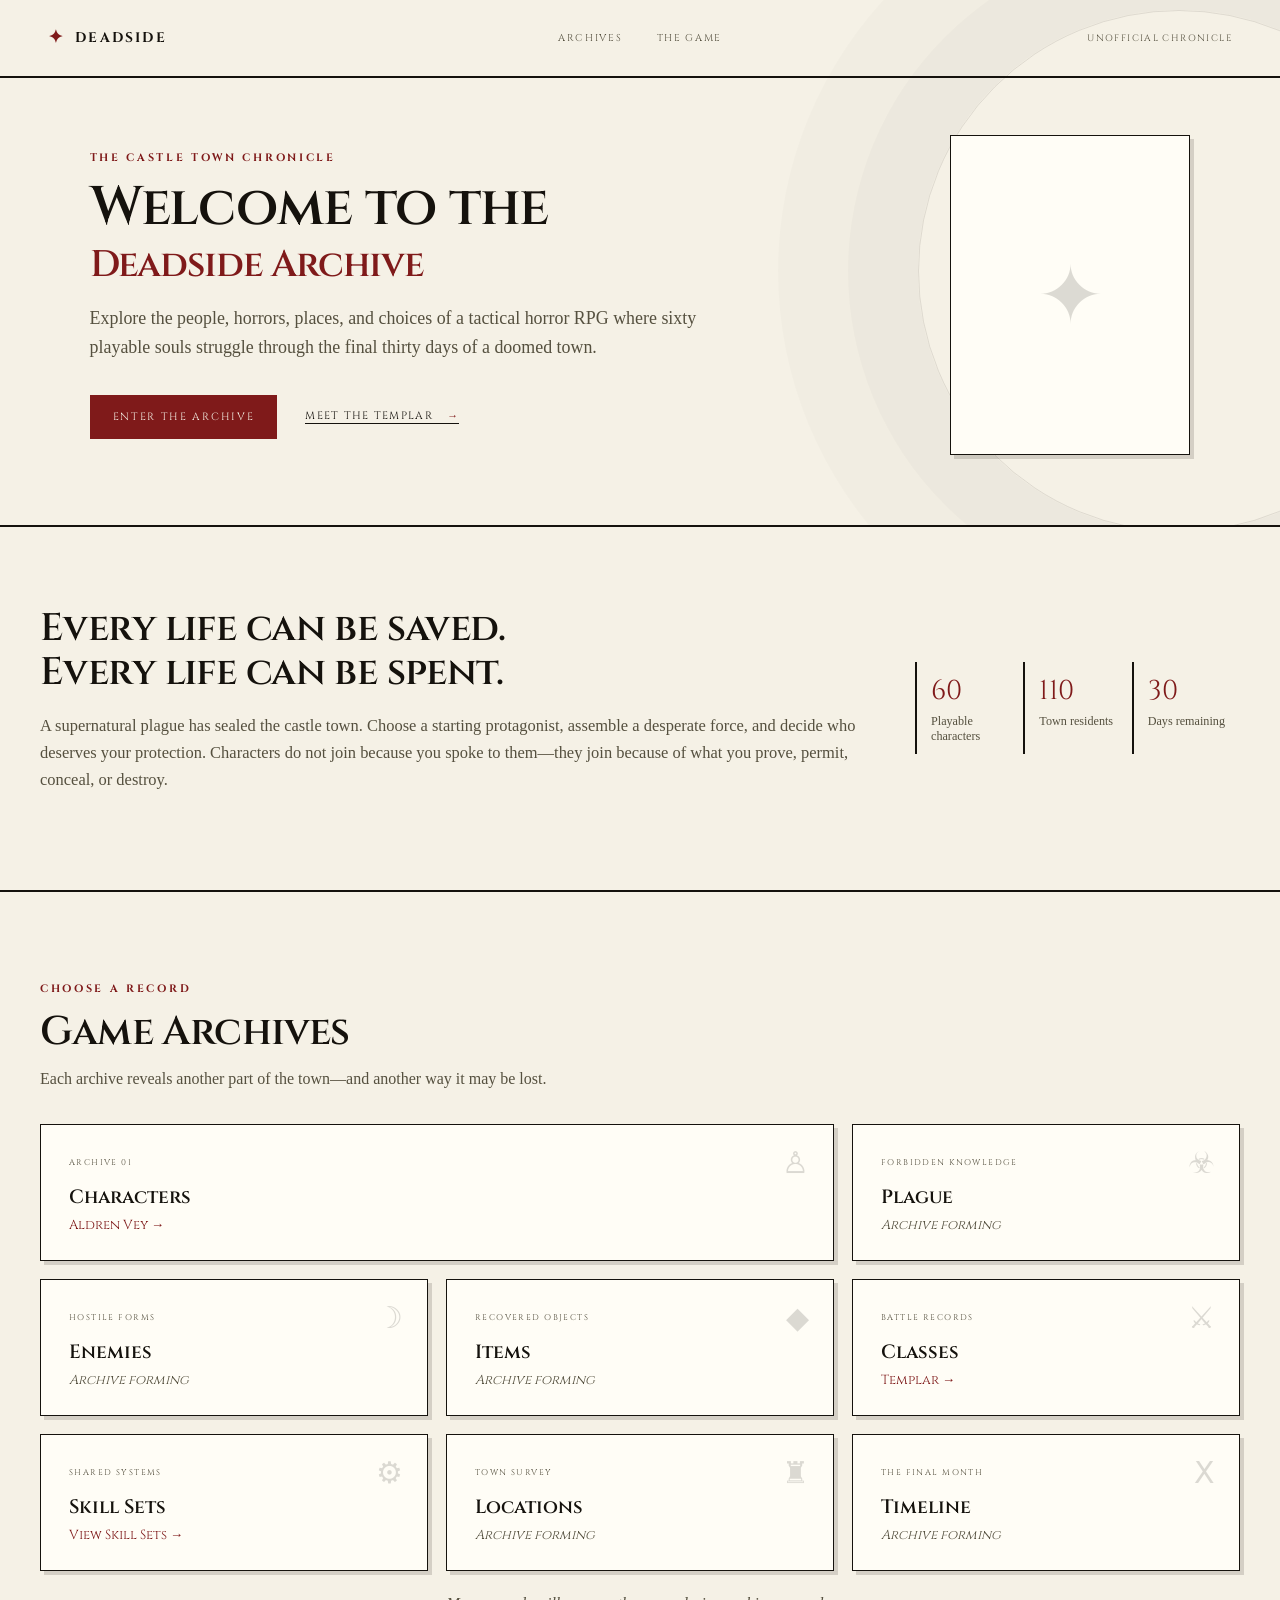
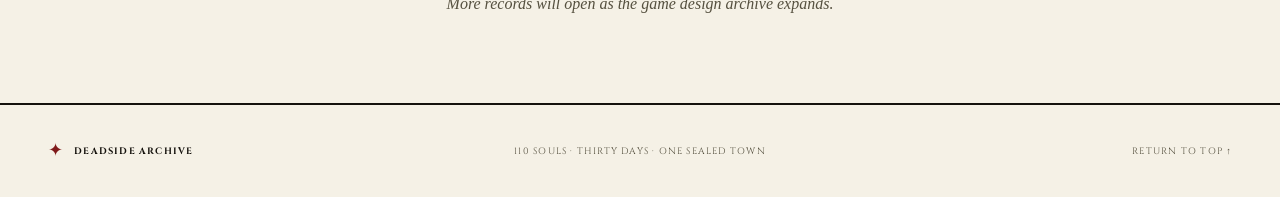
==== commit 35641b5a: "Update" ====
--- a/index.html
+++ b/index.html
@@ -83,6 +83,11 @@
           <a class="card-link" href="templar.html">Templar →</a>
         </div>
         <div class="archive-card">
+          <span class="archive-icon">⚙</span>
+          <div><small>Shared Systems</small><h3>Skill Sets</h3></div>
+          <a class="card-link" href="skillsets.html">View Skill Sets →</a>
+        </div>
+        <div class="archive-card">
           <span class="archive-icon">♜</span>
           <div><small>Town Survey</small><h3>Locations</h3></div>
           <span class="card-link muted">Archive forming</span>
--- a/css/style.css
+++ b/css/style.css
@@ -18,7 +18,6 @@
 .section-title>span{display:block;max-width:650px;margin-top:16px;color:var(--ink-soft);font-size:1rem}
 
 /* Wiki article pages (character dossiers etc.) */
-.breadcrumb{grid-column:1/-1;margin:0 0 26px;color:var(--ink-soft);font-size:.82rem}.breadcrumb a{color:var(--ink-soft)}.breadcrumb a:hover{color:var(--blood)}.breadcrumb span{margin:0 8px;color:#a39c88}
 .article-layout{display:grid;grid-template-columns:1fr 300px;gap:56px;max-width:1180px;margin:auto;padding:150px 40px 110px}
 .article-header{margin:0 0 18px;padding-bottom:18px;border-bottom:2px solid var(--ink)}
 .article-subtitle{margin:10px 0 0;color:var(--blood);font-family:Cinzel,serif;font-size:.76rem;letter-spacing:.14em;text-transform:uppercase}
@@ -68,6 +67,13 @@
 .infobox-table{width:100%;border-collapse:collapse;font-size:.85rem}.infobox-table th,.infobox-table td{padding:9px 16px;border-bottom:1px solid var(--line);text-align:left;vertical-align:top}.infobox-table tr:last-child th,.infobox-table tr:last-child td{border-bottom:0}.infobox-table th{width:40%;color:var(--ink-soft);font-weight:400;font-family:Cinzel,serif;font-size:.6rem;letter-spacing:.06em;text-transform:uppercase}.infobox-table td{color:var(--ink)}
 .infobox-countdown{padding:14px 18px;border-top:1px solid var(--line);text-align:center;color:var(--ink-soft);font-size:.78rem}.infobox-countdown strong{color:var(--blood);font-family:Cinzel,serif;font-size:1.3rem}
 .toc{border:1px solid var(--ink);background:var(--card);padding:16px 18px;box-shadow:4px 4px 0 rgba(21,18,13,.15)}.toc-title{margin:0 0 10px;padding-bottom:8px;border-bottom:1px solid var(--line);color:var(--blood);font-family:Cinzel,serif;font-size:.6rem;letter-spacing:.14em;text-transform:uppercase}.toc ol{margin:0;padding-left:18px;color:var(--ink);font-size:.87rem;line-height:2}.toc a:hover{color:var(--blood)}
+.alpha-grid{display:grid;grid-template-columns:repeat(5,1fr);gap:10px}
+.alpha-grid a,.alpha-grid span{display:flex;align-items:center;justify-content:center;aspect-ratio:1;border:1px solid var(--ink);background:var(--card);font-family:Cinzel,serif;font-weight:600;font-size:18px;box-shadow:3px 3px 0 rgba(21,18,13,.18)}
+.alpha-grid a{color:var(--ink);transition:background .15s,color .15s,box-shadow .15s,transform .15s}
+.alpha-grid a:hover{background:var(--ink);color:var(--paper);box-shadow:3px 3px 0 var(--blood);transform:translate(-1px,-1px)}
+.alpha-grid span{background:transparent;border-color:var(--line);color:var(--ink-soft);opacity:.35;box-shadow:none}
+.letter-heading{margin:52px 0 12px;padding-bottom:8px;border-bottom:2px solid var(--blood);font-family:Cinzel,serif;font-weight:600;font-size:1.8rem;color:var(--blood)}
+.letter-heading:first-of-type{margin-top:0}
 
 @media(max-width:900px){.site-header{grid-template-columns:1fr auto;padding:22px 24px}.main-nav{display:none}.section{padding:70px 22px}
   .article-layout{grid-template-columns:1fr;padding:140px 24px 70px}.sidebar{order:-1;position:static}.trait-columns{grid-template-columns:1fr}.gear-grid{grid-template-columns:1fr}
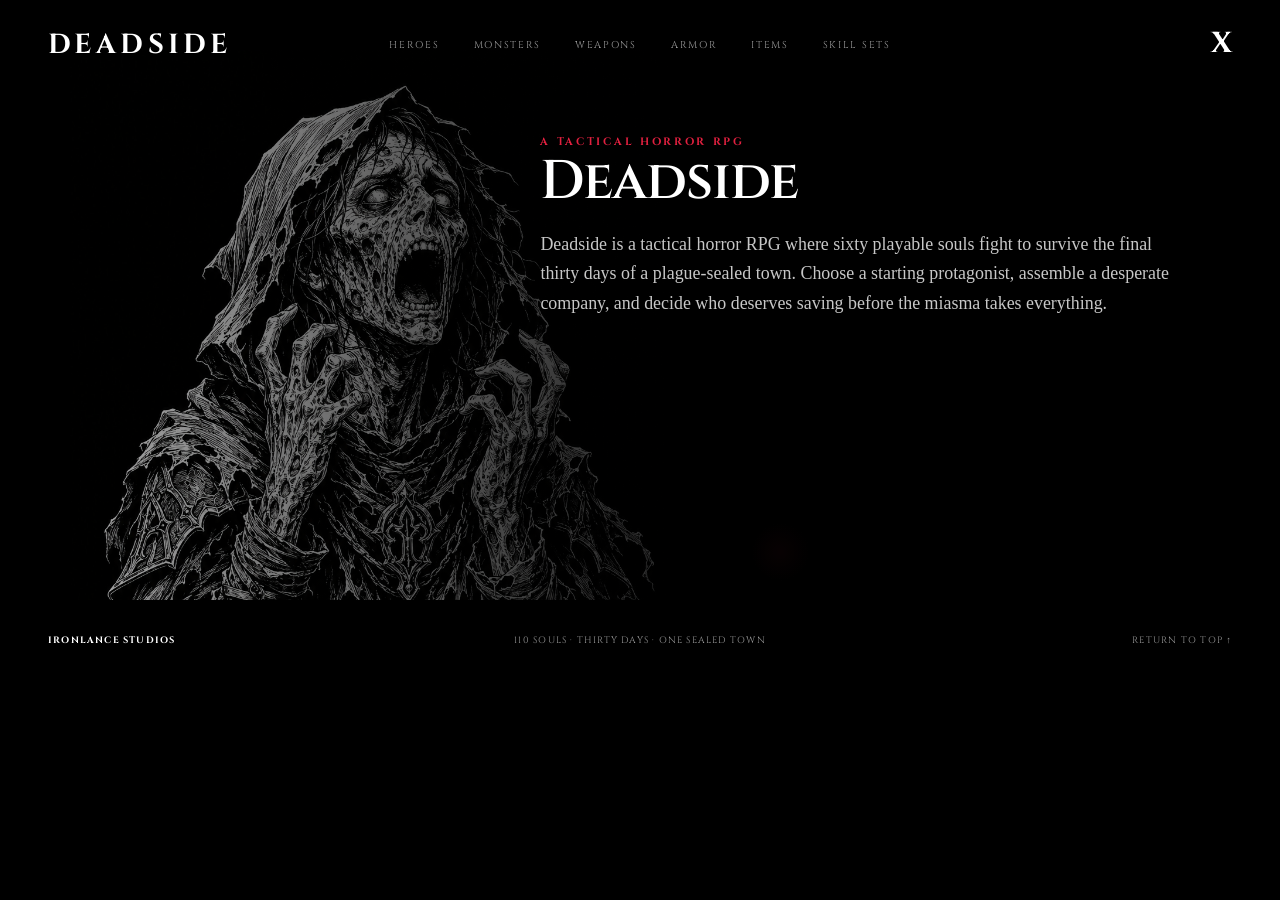
==== commit 17131c2a: "Update" ====
--- a/index.html
+++ b/index.html
@@ -3,108 +3,40 @@
 <head>
   <meta charset="utf-8">
   <meta name="viewport" content="width=device-width, initial-scale=1">
-  <meta name="description" content="The Deadside game archive: characters, classes, plague lore, locations, factions, combat systems, enemies, and the thirty-day timeline.">
-  <title>Deadside — Game Archive</title>
+  <meta name="description" content="The official Deadside Encyclopedia: characters, classes, weapons, skill sets, plague lore, and every system in the game, maintained by the development team.">
+  <title>Deadside — Official Encyclopedia</title>
   <link rel="stylesheet" href="css/style.css">
 </head>
 <body class="wiki-home">
   <header class="wiki-header">
     <a class="brand" href="index.html" aria-label="Deadside wiki homepage">
-      <span class="brand-mark" aria-hidden="true">✦</span>
       <span>Deadside</span>
     </a>
     <nav class="main-nav" aria-label="Main wiki navigation">
-      <a href="#archives">Archives</a>
-      <a href="#about">The Game</a>
+      <a href="#">Heroes</a>
+      <a href="#">Monsters</a>
+      <a href="weapons.html">Weapons</a>
+      <a href="#">Armor</a>
+      <a href="#">Items</a>
+      <a href="skillsets.html">Skill Sets</a>
     </nav>
-    <span class="archive-number">Unofficial Chronicle</span>
+    <a class="archive-number x-link" href="https://x.com/ironlancestudio" target="_blank" rel="noopener noreferrer" aria-label="Ironlance Studios on X">X</a>
   </header>
 
   <main id="top">
     <section class="wiki-hero">
       <div class="wiki-hero-copy">
-        <p class="eyebrow">The Castle Town Chronicle</p>
-        <h1>Welcome to the<br><span>Deadside Archive</span></h1>
-        <p>Explore the people, horrors, places, and choices of a tactical horror RPG where sixty playable souls struggle through the final thirty days of a doomed town.</p>
-        <div class="wiki-actions">
-          <a class="button button-filled" href="#archives">Enter the Archive</a>
-          <a class="text-link" href="aldren.html">Meet the Templar <span>→</span></a>
-        </div>
+        <p class="eyebrow">A Tactical Horror RPG</p>
+        <h1>Deadside</h1>
+        <p>Deadside is a tactical horror RPG where sixty playable souls fight to survive the final thirty days of a plague-sealed town. Choose a starting protagonist, assemble a desperate company, and decide who deserves saving before the miasma takes everything.</p>
       </div>
-      <aside class="wiki-hero-art" aria-label="Featured artwork">
-        <!-- Add artwork as images/hero-art.webp -->
-        <span aria-hidden="true">✦</span>
-      </aside>
     </section>
 
-    <section class="wiki-intro" id="about">
-      <div>
-        <h2>Every life can be saved.<br>Every life can be spent.</h2>
-        <p>A supernatural plague has sealed the castle town. Choose a starting protagonist, assemble a desperate force, and decide who deserves your protection. Characters do not join because you spoke to them—they join because of what you prove, permit, conceal, or destroy.</p>
-      </div>
-      <dl class="wiki-stats">
-        <div><dt>60</dt><dd>Playable characters</dd></div>
-        <div><dt>110</dt><dd>Town residents</dd></div>
-        <div><dt>30</dt><dd>Days remaining</dd></div>
-      </dl>
-    </section>
-
-    <section class="wiki-archives section" id="archives">
-      <header class="section-title">
-        <p>Choose a Record</p>
-        <h2>Game Archives</h2>
-        <span>Each archive reveals another part of the town—and another way it may be lost.</span>
-      </header>
-
-      <div class="archive-grid">
-        <div class="archive-card featured-card">
-          <span class="archive-icon">♙</span>
-          <div><small>Archive 01</small><h3>Characters</h3></div>
-          <a class="card-link" href="aldren.html">Aldren Vey →</a>
-        </div>
-        <div class="archive-card">
-          <span class="archive-icon">☣</span>
-          <div><small>Forbidden Knowledge</small><h3>Plague</h3></div>
-          <span class="card-link muted">Archive forming</span>
-        </div>
-        <div class="archive-card">
-          <span class="archive-icon">☽</span>
-          <div><small>Hostile Forms</small><h3>Enemies</h3></div>
-          <span class="card-link muted">Archive forming</span>
-        </div>
-        <div class="archive-card">
-          <span class="archive-icon">◆</span>
-          <div><small>Recovered Objects</small><h3>Items</h3></div>
-          <span class="card-link muted">Archive forming</span>
-        </div>
-        <div class="archive-card">
-          <span class="archive-icon">⚔</span>
-          <div><small>Battle Records</small><h3>Classes</h3></div>
-          <a class="card-link" href="templar.html">Templar →</a>
-        </div>
-        <div class="archive-card">
-          <span class="archive-icon">⚙</span>
-          <div><small>Shared Systems</small><h3>Skill Sets</h3></div>
-          <a class="card-link" href="skillsets.html">View Skill Sets →</a>
-        </div>
-        <div class="archive-card">
-          <span class="archive-icon">♜</span>
-          <div><small>Town Survey</small><h3>Locations</h3></div>
-          <span class="card-link muted">Archive forming</span>
-        </div>
-        <div class="archive-card">
-          <span class="archive-icon">Ⅹ</span>
-          <div><small>The Final Month</small><h3>Timeline</h3></div>
-          <span class="card-link muted">Archive forming</span>
-        </div>
-      </div>
-      <p class="coming-note" id="coming-soon">More records will open as the game design archive expands.</p>
-    </section>
 
   </main>
 
   <footer class="site-footer wiki-footer">
-    <div><span class="brand-mark" aria-hidden="true">✦</span><strong>Deadside Archive</strong></div>
+    <div><strong>Ironlance Studios</strong></div>
     <p>110 souls · Thirty days · One sealed town</p>
     <a href="#top">Return to top ↑</a>
   </footer>
--- a/css/style.css
+++ b/css/style.css
@@ -1,16 +1,18 @@
 @import url('https://fonts.googleapis.com/css2?family=Cinzel:wght@500;600;700&family=IM+Fell+English:ital@0;1&display=swap');
 
-:root{--paper:#f5f1e6;--card:#fffdf6;--ink:#15120d;--ink-soft:#55503f;--line:rgba(21,18,13,.2);--blood:#7f1a1a;--blood2:#a3222a}
-*{box-sizing:border-box}html{scroll-behavior:smooth}body{margin:0;color:var(--ink);background:var(--paper);font-family:"IM Fell English",Georgia,serif}body:before{content:"";position:fixed;inset:0;z-index:20;pointer-events:none;opacity:.05;background-image:url("../images/noise-texture.png");mix-blend-mode:multiply}a{color:inherit;text-decoration:none}
+:root{--paper:#000000;--card:#0d0d0d;--ink:#ffffff;--ink-soft:#999999;--line:rgba(255,255,255,.16);--blood:#a6082a;--blood2:#e0203f}
+*{box-sizing:border-box}html{scroll-behavior:smooth}body{margin:0;color:var(--ink);background:var(--paper);font-family:"IM Fell English",Georgia,serif}body:before{content:"";position:fixed;inset:0;z-index:20;pointer-events:none;opacity:.07;background-image:url("../images/noise-texture.png");mix-blend-mode:overlay}a{color:inherit;text-decoration:none}
 h1{margin:0;font-family:Cinzel,serif;font-weight:600;font-size:clamp(2.1rem,4vw,3rem);letter-spacing:-.02em;line-height:1.1;color:var(--ink)}
 .eyebrow,.section-title>p,.small-title{margin:0 0 14px;color:var(--blood);font-family:Cinzel,serif;font-size:.67rem;font-weight:700;letter-spacing:.25em;text-transform:uppercase}
 
 /* Shared site chrome */
-.site-header,.wiki-header{position:absolute;z-index:5;top:0;left:0;right:0;display:grid;grid-template-columns:1fr auto 1fr;align-items:center;max-width:1440px;margin:auto;padding:26px 48px;border-bottom:2px solid var(--ink);font-family:Cinzel,serif;text-transform:uppercase}
-.brand{display:flex;align-items:center;gap:10px;font-size:.86rem;font-weight:700;letter-spacing:.16em;color:var(--ink)}.brand-mark{color:var(--blood);font-size:1.1rem}
+.site-header,.wiki-header{position:absolute;z-index:5;top:0;left:0;right:0;display:grid;grid-template-columns:1fr auto 1fr;align-items:center;max-width:1440px;margin:auto;padding:26px 48px;font-family:Cinzel,serif;text-transform:uppercase}
+.brand{display:flex;align-items:center;gap:14px;font-size:1.72rem;font-weight:700;letter-spacing:.16em;color:var(--ink)}.brand-mark{color:var(--blood);font-size:1.1rem}.brand .brand-mark{font-size:2.2rem}
 .main-nav{display:flex;gap:34px;color:var(--ink-soft);font-size:.62rem;letter-spacing:.17em}.main-nav a:hover{color:var(--blood)}
 .archive-number{justify-self:end;color:var(--ink-soft);font-size:.58rem;letter-spacing:.15em}
-.site-footer,.wiki-footer{display:grid;grid-template-columns:1fr auto 1fr;align-items:center;padding:34px 48px;color:var(--ink-soft);border-top:2px solid var(--ink);font-family:Cinzel,serif;font-size:.58rem;letter-spacing:.13em;text-transform:uppercase}.site-footer div{display:flex;align-items:center;gap:10px;color:var(--ink)}.site-footer p{margin:0}.site-footer a{justify-self:end;color:var(--ink-soft)}.site-footer a:hover{color:var(--blood)}
+.x-link{font-family:'Cinzel',serif;font-size:1.8rem;font-weight:700;letter-spacing:0;line-height:1;color:var(--ink);transition:color .15s ease}
+.x-link:hover{color:var(--blood2)}
+.site-footer,.wiki-footer{display:grid;grid-template-columns:1fr auto 1fr;align-items:center;padding:34px 48px;color:var(--ink-soft);font-family:Cinzel,serif;font-size:.58rem;letter-spacing:.13em;text-transform:uppercase;background:linear-gradient(to bottom,transparent 0,#000000 25px)}.site-footer div{display:flex;align-items:center;gap:10px;color:var(--ink)}.site-footer p{margin:0}.site-footer a{justify-self:end;color:var(--ink-soft)}.site-footer a:hover{color:var(--blood)}
 
 /* Section header used by index archive/featured blocks */
 .section{max-width:1280px;margin:auto;padding:90px 40px}.section-title{margin-bottom:36px}
@@ -31,44 +33,44 @@
 
 /* Equipment tooltips */
 .equip-list li{padding:3px 0}
-.equip{position:relative;display:inline-block;cursor:help;color:var(--ink);border-bottom:1px solid rgba(127,26,26,.45);transition:color .15s,border-color .15s}
+.equip{position:relative;display:inline-block;cursor:help;color:var(--ink);border-bottom:1px solid rgba(166,8,42,.45);transition:color .15s,border-color .15s}
 .equip:hover,.equip:focus{color:var(--blood);border-bottom-color:var(--blood);outline:none}
-.equip-tip{position:absolute;z-index:30;left:50%;bottom:calc(100% + 13px);width:260px;padding:14px 16px;border:1px solid var(--ink);background:var(--ink);box-shadow:4px 4px 0 rgba(21,18,13,.25);opacity:0;visibility:hidden;pointer-events:none;transform:translate(-50%,6px);transition:opacity .16s ease,transform .16s ease;text-align:left;white-space:normal}
+.equip-tip{position:absolute;z-index:30;left:50%;bottom:calc(100% + 13px);width:260px;padding:14px 16px;border:1px solid var(--ink);background:var(--ink);box-shadow:4px 4px 0 rgba(166,8,42,.25);opacity:0;visibility:hidden;pointer-events:none;transform:translate(-50%,6px);transition:opacity .16s ease,transform .16s ease;text-align:left;white-space:normal}
 .equip-tip:before{content:"";position:absolute;left:50%;top:100%;transform:translateX(-50%);border:7px solid transparent;border-top-color:var(--ink)}
-.equip-tip b{display:block;margin:0 0 8px;padding-bottom:8px;border-bottom:1px solid rgba(245,241,230,.25);color:var(--blood2);font-family:Cinzel,serif;font-weight:600;font-size:.66rem;letter-spacing:.12em;text-transform:uppercase}
+.equip-tip b{display:block;margin:0 0 8px;padding-bottom:8px;border-bottom:1px solid rgba(0,0,0,.2);color:var(--blood2);font-family:Cinzel,serif;font-weight:600;font-size:.66rem;letter-spacing:.12em;text-transform:uppercase}
 .equip-tip span{display:block;color:var(--paper);font-size:.86rem;font-style:normal;line-height:1.55}
 .equip:hover .equip-tip,.equip:focus .equip-tip,.equip:focus-within .equip-tip{opacity:1;visibility:visible;transform:translate(-50%,0)}
 @media(max-width:540px){.equip-tip{width:210px;left:0;transform:translate(0,6px)}.equip-tip:before{left:24px;transform:none}.equip:hover .equip-tip,.equip:focus .equip-tip,.equip:focus-within .equip-tip{transform:translate(0,0)}}
-.article-body blockquote{margin:22px 0;padding:14px 24px;border-left:3px solid var(--blood);background:rgba(127,26,26,.05);color:var(--ink);font-size:1.08rem;font-style:italic}
+.article-body blockquote{margin:22px 0;padding:14px 24px;border-left:3px solid var(--blood);background:rgba(166,8,42,.16);color:var(--ink);font-size:1.08rem;font-style:italic}
 .trait-columns{display:grid;grid-template-columns:1fr 1fr;gap:26px;margin:0 0 22px}
 .gear-grid{display:grid;grid-template-columns:1fr 1fr;gap:24px;margin:0 0 24px}
 .gear-card-full{grid-column:1/-1}
-.gear-card{border:1px solid var(--ink);background:var(--card);padding:24px 26px;box-shadow:4px 4px 0 rgba(21,18,13,.15)}
+.gear-card{border:1px solid var(--ink);background:var(--card);padding:24px 26px;box-shadow:4px 4px 0 rgba(166,8,42,.15)}
 .gear-card h3{margin:0 0 8px}
 .gear-card p{margin:0 0 16px;color:var(--ink-soft);font-size:.92rem}
 .gear-tags{display:flex;flex-wrap:wrap;gap:8px;margin:0;padding:0;list-style:none}
 .gear-tags li{padding:6px 12px;border:1px solid var(--ink);background:var(--paper);color:var(--ink);font-family:Cinzel,serif;font-size:.66rem;letter-spacing:.04em;transition:border-color .15s,color .15s}
 .gear-tags li:hover{border-color:var(--blood);color:var(--blood)}
 .trait-list{margin:0;padding:0;list-style:none;color:var(--ink);line-height:1.9}.trait-list li:before{content:"+";margin-right:10px;color:var(--ink);font-weight:700}.trait-list.negative li:before{content:"−";color:var(--blood)}
-.callout{margin:0 0 22px;padding:20px 24px;border:1px solid var(--ink);background:var(--card);box-shadow:3px 3px 0 rgba(21,18,13,.12)}.callout.secret{border-color:var(--blood)}.callout p{margin:0;color:var(--ink);line-height:1.7}.callout .small-title{margin-bottom:10px}
-.wiki-table{width:auto;max-width:100%;border-collapse:collapse;margin:0 0 20px;font-size:.88rem;background:var(--card)}.wiki-table th,.wiki-table td{padding:6px 11px;border:1px solid var(--ink);text-align:left;line-height:1.35}.wiki-table thead th{background:var(--ink);color:var(--paper);font-family:Cinzel,serif;font-size:.6rem;letter-spacing:.1em;text-transform:uppercase}.wiki-table td{color:var(--ink)}.wiki-table tr.day-thirty td{background:rgba(127,26,26,.08);color:var(--blood)}
+.callout{margin:0 0 22px;padding:20px 24px;border:1px solid var(--ink);background:var(--card);box-shadow:3px 3px 0 rgba(166,8,42,.12)}.callout.secret{border-color:var(--blood)}.callout p{margin:0;color:var(--ink);line-height:1.7}.callout .small-title{margin-bottom:10px}
+.wiki-table{width:auto;max-width:100%;border-collapse:collapse;margin:0 0 20px;font-size:.88rem;background:var(--card)}.wiki-table th,.wiki-table td{padding:6px 11px;border:1px solid var(--ink);text-align:left;line-height:1.35}.wiki-table thead th{background:var(--ink);color:var(--paper);font-family:Cinzel,serif;font-size:.6rem;letter-spacing:.1em;text-transform:uppercase}.wiki-table td{color:var(--ink)}.wiki-table tr.day-thirty td{background:rgba(166,8,42,.2);color:var(--blood2)}
 .table-compact{width:auto;max-width:280px}
 .roll-table th:first-child,.roll-table td:first-child{width:1%;white-space:nowrap}
-.path-tag{display:inline-block;margin-right:10px;padding:3px 10px;border:1px solid var(--ink);font-family:Cinzel,serif;font-size:.58rem;letter-spacing:.12em;text-transform:uppercase;vertical-align:middle}.path-tag.good{border-color:var(--ink);color:var(--ink)}.path-tag.neutral{border-color:var(--blood);color:var(--blood)}.path-tag.evil{background:var(--blood);border-color:var(--blood);color:var(--paper)}
+.path-tag{display:inline-block;margin-right:10px;padding:3px 10px;border:1px solid var(--ink);font-family:Cinzel,serif;font-size:.58rem;letter-spacing:.12em;text-transform:uppercase;vertical-align:middle}.path-tag.good{border-color:var(--ink);color:var(--ink)}.path-tag.neutral{border-color:var(--blood);color:var(--blood)}.path-tag.evil{background:var(--blood);border-color:var(--blood);color:var(--ink)}
 .fact-list{display:grid;grid-template-columns:auto 1fr;gap:7px 18px;margin:0 0 20px;font-size:.94rem}.fact-list dt{color:var(--ink-soft);font-family:Cinzel,serif;font-size:.58rem;letter-spacing:.1em;text-transform:uppercase;align-self:center}.fact-list dd{margin:0;color:var(--ink)}
 .tags{color:var(--blood);font-family:Cinzel,serif;font-size:.6rem;letter-spacing:.14em;text-transform:uppercase}
 
 /* Sidebar: infobox + contents */
 .sidebar{display:flex;flex-direction:column;gap:24px;align-self:start}
-.infobox{border:1px solid var(--ink);background:var(--card);box-shadow:4px 4px 0 rgba(21,18,13,.15)}
+.infobox{border:1px solid var(--ink);background:var(--card);box-shadow:4px 4px 0 rgba(166,8,42,.15)}
 .infobox-portrait{position:relative;display:grid;place-items:center;height:190px;border-bottom:1px solid var(--ink);background:var(--ink);overflow:hidden}
-.infobox-portrait .ashen-sun{color:rgba(245,241,230,.35);font-size:3.4rem}
+.infobox-portrait .ashen-sun{color:rgba(0,0,0,.35);font-size:3.4rem}
 .infobox-title{margin:0;padding:16px 18px 12px;border-bottom:2px solid var(--blood);font-family:Cinzel,serif;font-weight:600;font-size:1rem;text-align:center;color:var(--ink)}
 .infobox-table{width:100%;border-collapse:collapse;font-size:.85rem}.infobox-table th,.infobox-table td{padding:9px 16px;border-bottom:1px solid var(--line);text-align:left;vertical-align:top}.infobox-table tr:last-child th,.infobox-table tr:last-child td{border-bottom:0}.infobox-table th{width:40%;color:var(--ink-soft);font-weight:400;font-family:Cinzel,serif;font-size:.6rem;letter-spacing:.06em;text-transform:uppercase}.infobox-table td{color:var(--ink)}
 .infobox-countdown{padding:14px 18px;border-top:1px solid var(--line);text-align:center;color:var(--ink-soft);font-size:.78rem}.infobox-countdown strong{color:var(--blood);font-family:Cinzel,serif;font-size:1.3rem}
-.toc{border:1px solid var(--ink);background:var(--card);padding:16px 18px;box-shadow:4px 4px 0 rgba(21,18,13,.15)}.toc-title{margin:0 0 10px;padding-bottom:8px;border-bottom:1px solid var(--line);color:var(--blood);font-family:Cinzel,serif;font-size:.6rem;letter-spacing:.14em;text-transform:uppercase}.toc ol{margin:0;padding-left:18px;color:var(--ink);font-size:.87rem;line-height:2}.toc a:hover{color:var(--blood)}
+.toc{border:1px solid var(--ink);background:var(--card);padding:16px 18px;box-shadow:4px 4px 0 rgba(166,8,42,.15)}.toc-title{margin:0 0 10px;padding-bottom:8px;border-bottom:1px solid var(--line);color:var(--blood);font-family:Cinzel,serif;font-size:.6rem;letter-spacing:.14em;text-transform:uppercase}.toc ol{margin:0;padding-left:18px;color:var(--ink);font-size:.87rem;line-height:2}.toc a:hover{color:var(--blood)}
 .alpha-grid{display:grid;grid-template-columns:repeat(5,1fr);gap:10px}
-.alpha-grid a,.alpha-grid span{display:flex;align-items:center;justify-content:center;aspect-ratio:1;border:1px solid var(--ink);background:var(--card);font-family:Cinzel,serif;font-weight:600;font-size:18px;box-shadow:3px 3px 0 rgba(21,18,13,.18)}
+.alpha-grid a,.alpha-grid span{display:flex;align-items:center;justify-content:center;aspect-ratio:1;border:1px solid var(--ink);background:var(--card);font-family:Cinzel,serif;font-weight:600;font-size:18px;box-shadow:3px 3px 0 rgba(166,8,42,.18)}
 .alpha-grid a{color:var(--ink);transition:background .15s,color .15s,box-shadow .15s,transform .15s}
 .alpha-grid a:hover{background:var(--ink);color:var(--paper);box-shadow:3px 3px 0 var(--blood);transform:translate(-1px,-1px)}
 .alpha-grid span{background:transparent;border-color:var(--line);color:var(--ink-soft);opacity:.35;box-shadow:none}
@@ -81,22 +83,21 @@
 @media(max-width:540px){.archive-number{display:none}.article-layout{padding:130px 18px 60px}.wiki-table{font-size:.82rem}.wiki-table th,.wiki-table td{padding:6px 8px}}
 
 /* Main wiki splash page */
-.wiki-home{background:var(--paper)}
-.wiki-hero{position:relative;display:grid;grid-template-columns:1fr 240px;align-items:center;gap:70px;min-height:520px;padding:135px max(7vw,32px) 70px;overflow:hidden;border-bottom:2px solid var(--ink);background:var(--paper)}
-.wiki-hero:before{content:"";position:absolute;width:520px;height:520px;right:-160px;top:10px;border:1px solid rgba(21,18,13,.1);border-radius:50%;box-shadow:0 0 0 70px rgba(21,18,13,.02),0 0 0 140px rgba(21,18,13,.015)}
-.wiki-hero-copy{position:relative;z-index:2;max-width:760px}.wiki-hero h1{font-size:clamp(2.2rem,4.4vw,3.4rem);line-height:1.08}.wiki-hero h1 span{display:block;margin-top:8px;color:var(--blood);font-size:.68em}
-.wiki-hero-copy>p:not(.eyebrow){max-width:650px;color:var(--ink-soft);font-size:clamp(1rem,1.4vw,1.15rem);line-height:1.65}
-.wiki-actions{display:flex;align-items:center;gap:28px;margin-top:32px}
-.button{padding:14px 22px;border:1.5px solid var(--ink);background:var(--ink);color:var(--paper);font-family:Cinzel,serif;font-size:.66rem;letter-spacing:.16em;text-transform:uppercase;transition:background .15s,border-color .15s}.button:hover{background:var(--blood);border-color:var(--blood)}.button-filled{background:var(--blood);border-color:var(--blood);color:var(--paper)}.button-filled:hover{background:var(--ink);border-color:var(--ink)}
+.wiki-hero{position:relative;display:flex;justify-content:flex-end;min-height:600px;padding:135px max(7vw,32px) 70px;overflow:hidden;background:linear-gradient(90deg,rgba(0,0,0,.25) 0%,rgba(0,0,0,.75) 42%,var(--paper) 72%),radial-gradient(circle at 86% 22%,rgba(224,32,63,.45) 0%,transparent 3%),radial-gradient(circle at 91% 28%,rgba(166,8,42,.35) 0%,transparent 2%),radial-gradient(circle at 76% 82%,rgba(224,32,63,.4) 0%,transparent 5%),radial-gradient(circle at 61% 92%,rgba(224,32,63,.35) 0%,transparent 3%),url("../images/plague-victim-1.png") 70px calc(50% + 200px)/auto 150% no-repeat,var(--paper)}
+.wiki-hero-copy{position:relative;z-index:2;max-width:760px}.wiki-hero-copy>.eyebrow:first-child{margin-bottom:4px}
+.wiki-hero .eyebrow{color:var(--blood2)}
+.wiki-hero h1{font-size:clamp(2.2rem,4.4vw,3.4rem);line-height:1.08;color:var(--ink)}.wiki-hero h1 span{display:block;margin-top:8px;color:var(--blood2);font-size:.68em}
+.wiki-hero-copy>p:not(.eyebrow){max-width:650px;color:rgba(255,255,255,.78);font-size:clamp(1rem,1.4vw,1.15rem);line-height:1.65}
+.wiki-hero .note{color:rgba(255,255,255,.55)}
+.hero-icon-links{display:flex;gap:20px;margin-top:32px}
+.hero-icon-link{display:flex;flex-direction:column;align-items:center;gap:8px;width:76px;padding:16px 0;border:1px solid var(--ink);background:var(--card);box-shadow:3px 3px 0 rgba(166,8,42,.18);color:var(--ink);font-family:Cinzel,serif;font-size:.56rem;letter-spacing:.08em;text-transform:uppercase;transition:background .15s,color .15s,box-shadow .15s,transform .15s}
+.hero-icon-link span{font-size:1.7rem}
+.hero-icon-link:hover{background:var(--ink);color:var(--paper);box-shadow:3px 3px 0 var(--blood);transform:translate(-1px,-1px)}
+.button{padding:14px 22px;border:1.5px solid var(--ink);background:var(--ink);color:var(--paper);font-family:Cinzel,serif;font-size:.66rem;letter-spacing:.16em;text-transform:uppercase;transition:background .15s,border-color .15s}.button:hover{background:var(--blood);border-color:var(--blood)}.button-filled{background:var(--blood);border-color:var(--blood);color:var(--ink)}.button-filled:hover{background:var(--ink);border-color:var(--ink)}
 .text-link{color:var(--ink);font-family:Cinzel,serif;font-size:.67rem;letter-spacing:.12em;text-transform:uppercase;border-bottom:1px solid var(--ink)}.text-link:hover{color:var(--blood);border-color:var(--blood)}.text-link span{margin-left:10px;color:var(--blood)}
-.wiki-hero-art{position:relative;z-index:2;min-height:320px;display:grid;place-items:center;border:1px solid var(--ink);background:var(--card) url("../images/hero-art.webp") center/cover no-repeat;box-shadow:4px 4px 0 rgba(21,18,13,.15)}
-.wiki-hero-art span{color:rgba(21,18,13,.15);font-size:5rem}
-.wiki-intro{display:grid;grid-template-columns:1.65fr .65fr;gap:50px;max-width:1280px;margin:auto;padding:80px 40px;border-bottom:2px solid var(--ink)}
-.wiki-intro h2,.featured-copy h2{margin:0;font-family:Cinzel,serif;font-size:clamp(1.7rem,3vw,2.4rem);font-weight:600;letter-spacing:-.015em;line-height:1.15;color:var(--ink)}
-.wiki-intro>div>p{color:var(--ink-soft);font-size:1.03rem;line-height:1.65}
-.wiki-stats{display:grid;grid-template-columns:repeat(3,1fr);align-self:center;margin:0}.wiki-stats div{padding:10px 14px;border-left:2px solid var(--ink)}.wiki-stats dt{color:var(--blood);font-family:Cinzel,serif;font-size:1.7rem}.wiki-stats dd{margin:5px 0 0;color:var(--ink-soft);font-size:.76rem}
+.featured-copy h2{margin:0;font-family:Cinzel,serif;font-size:clamp(1.7rem,3vw,2.4rem);font-weight:600;letter-spacing:-.015em;line-height:1.15;color:var(--ink)}
 .archive-grid{display:grid;grid-template-columns:repeat(3,1fr);gap:18px}
-.archive-card{position:relative;display:flex;flex-direction:column;padding:26px 28px;border:1px solid var(--ink);background:var(--card);box-shadow:4px 4px 0 rgba(21,18,13,.15)}
+.archive-card{position:relative;display:flex;flex-direction:column;padding:26px 28px;border:1px solid var(--ink);background:var(--card);box-shadow:4px 4px 0 rgba(166,8,42,.15)}
 .archive-card.featured-card{grid-column:span 2;background:var(--card)}
 .archive-icon{position:absolute;right:24px;top:20px;color:var(--ink);opacity:.15;font-size:1.9rem;transition:color .15s,opacity .15s}
 .archive-card:has(a.card-link:hover) .archive-icon{color:var(--blood);opacity:.4}
@@ -109,12 +110,12 @@
 .card-link.muted{color:var(--ink-soft);font-style:italic}
 .coming-note{margin:24px 0 0;color:var(--ink-soft);text-align:center;font-style:italic}
 .featured-record{display:grid;grid-template-columns:.8fr 1.1fr;gap:60px;align-items:center;border-top:2px solid var(--ink)}
-.featured-art{position:relative;display:grid;place-items:center;min-height:380px;overflow:hidden;border:1px solid var(--ink);background:var(--ink);box-shadow:4px 4px 0 rgba(21,18,13,.15)}
-.featured-art span{position:absolute;z-index:-1;color:rgba(245,241,230,.08);font-size:12rem}
+.featured-art{position:relative;display:grid;place-items:center;min-height:380px;overflow:hidden;border:1px solid var(--ink);background:var(--ink);box-shadow:4px 4px 0 rgba(166,8,42,.15)}
+.featured-art span{position:absolute;z-index:-1;color:rgba(0,0,0,.08);font-size:12rem}
 .featured-copy .featured-class{color:var(--blood);font-family:Cinzel,serif;font-size:.67rem;letter-spacing:.18em;text-transform:uppercase}
 .featured-copy blockquote{margin:26px 0;padding-left:22px;color:var(--ink);border-left:3px solid var(--blood);font-size:1.1rem;font-style:italic}
 .featured-copy>p:not(.eyebrow):not(.featured-class){color:var(--ink-soft);font-size:1.02rem;line-height:1.65}
 .featured-copy .button{display:inline-block;margin-top:18px}
 
-@media(max-width:950px){.wiki-header{grid-template-columns:1fr auto;padding:22px 24px}.wiki-hero{grid-template-columns:1fr;gap:32px;padding:125px 24px 60px}.wiki-hero-art{width:220px}.wiki-intro{grid-template-columns:1fr;padding:60px 24px}.wiki-stats{width:100%}.archive-grid{grid-template-columns:repeat(2,1fr)}.archive-card.featured-card{grid-column:span 2}.featured-record{grid-template-columns:1fr}}
-@media(max-width:620px){.wiki-hero h1{font-size:2.4rem}.wiki-actions{align-items:flex-start;flex-direction:column}.wiki-hero-art{width:100%}.wiki-stats{grid-template-columns:1fr}.wiki-stats div{padding:14px;border-left:0;border-top:1px solid var(--ink)}.archive-grid{grid-template-columns:1fr}.archive-card.featured-card{grid-column:auto}.featured-art{min-height:300px}}
+@media(max-width:950px){.wiki-header{grid-template-columns:1fr auto;padding:22px 24px}.wiki-hero{padding:125px 24px 60px}.featured-record{grid-template-columns:1fr}}
+@media(max-width:620px){.wiki-hero h1{font-size:2.4rem}.featured-art{min-height:300px}}
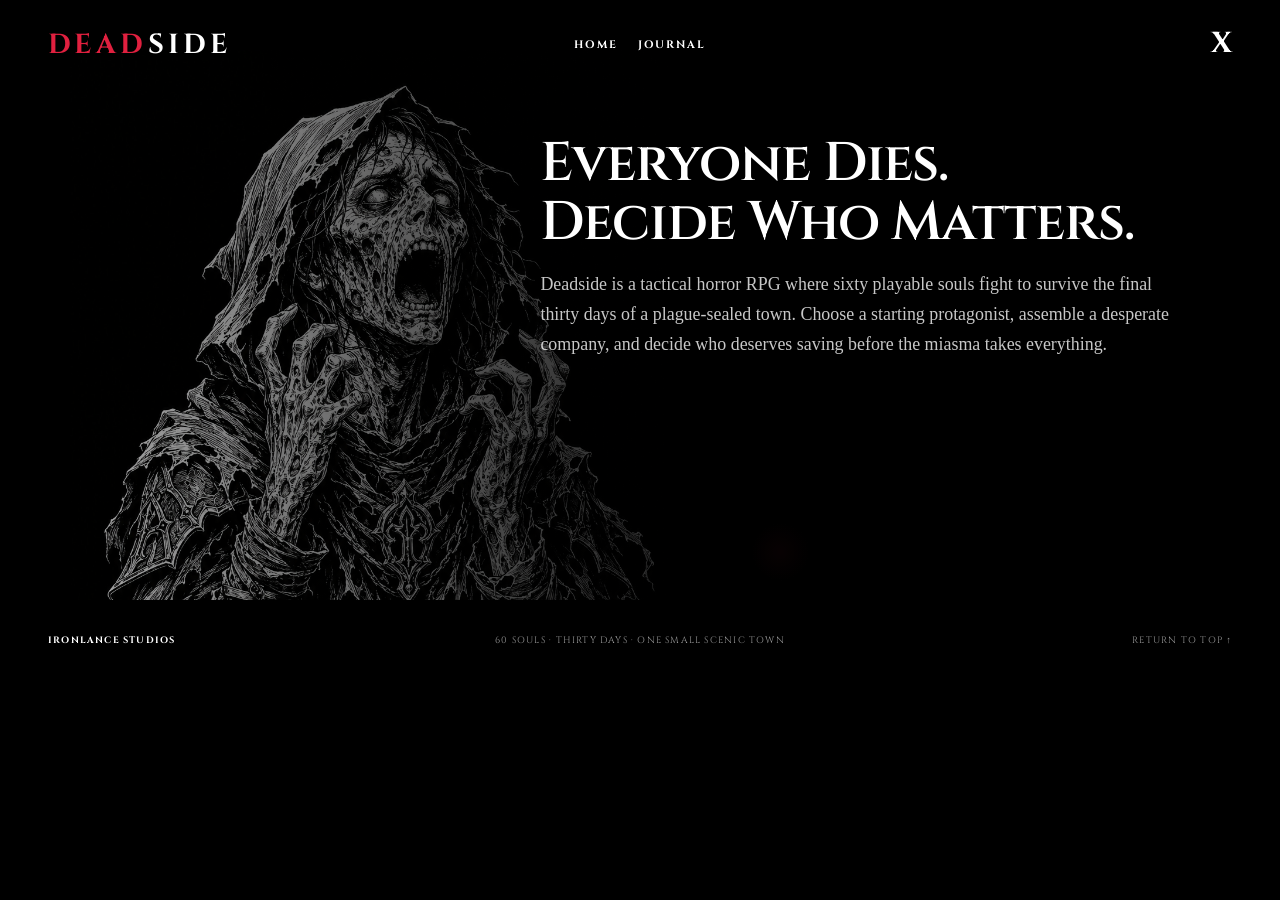
==== commit ee663f91: "Update" ====
--- a/index.html
+++ b/index.html
@@ -10,24 +10,29 @@
 <body class="wiki-home">
   <header class="wiki-header">
     <a class="brand" href="index.html" aria-label="Deadside wiki homepage">
-      <span>Deadside</span>
+      <span><span style="color:var(--blood2)">Dead</span>side</span>
     </a>
-    <nav class="main-nav" aria-label="Main wiki navigation">
-      <a href="#">Heroes</a>
-      <a href="#">Monsters</a>
-      <a href="weapons.html">Weapons</a>
-      <a href="#">Armor</a>
-      <a href="#">Items</a>
-      <a href="skillsets.html">Skill Sets</a>
-    </nav>
+    <div class="nav-group">
+      <a class="nav-home-link" href="index.html">Home</a>
+      <details class="nav-dropdown">
+        <summary aria-label="Main wiki navigation">Journal</summary>
+        <div class="nav-dropdown-menu">
+          <a href="#">Heroes</a>
+          <a href="#">Monsters</a>
+          <a href="weapons.html">Weapons</a>
+          <a href="#">Armor</a>
+          <a href="#">Items</a>
+          <a href="skillsets.html">Skill Sets</a>
+        </div>
+      </details>
+    </div>
     <a class="archive-number x-link" href="https://x.com/ironlancestudio" target="_blank" rel="noopener noreferrer" aria-label="Ironlance Studios on X">X</a>
   </header>
 
   <main id="top">
     <section class="wiki-hero">
       <div class="wiki-hero-copy">
-        <p class="eyebrow">A Tactical Horror RPG</p>
-        <h1>Deadside</h1>
+        <h1>Everyone Dies.<br>Decide Who Matters.</h1>
         <p>Deadside is a tactical horror RPG where sixty playable souls fight to survive the final thirty days of a plague-sealed town. Choose a starting protagonist, assemble a desperate company, and decide who deserves saving before the miasma takes everything.</p>
       </div>
     </section>
@@ -37,7 +42,7 @@
 
   <footer class="site-footer wiki-footer">
     <div><strong>Ironlance Studios</strong></div>
-    <p>110 souls · Thirty days · One sealed town</p>
+    <p>60 souls · Thirty days · One small scenic town</p>
     <a href="#top">Return to top ↑</a>
   </footer>
 </body>
--- a/css/style.css
+++ b/css/style.css
@@ -9,6 +9,16 @@
 .site-header,.wiki-header{position:absolute;z-index:5;top:0;left:0;right:0;display:grid;grid-template-columns:1fr auto 1fr;align-items:center;max-width:1440px;margin:auto;padding:26px 48px;font-family:Cinzel,serif;text-transform:uppercase}
 .brand{display:flex;align-items:center;gap:14px;font-size:1.72rem;font-weight:700;letter-spacing:.16em;color:var(--ink)}.brand-mark{color:var(--blood);font-size:1.1rem}.brand .brand-mark{font-size:2.2rem}
 .main-nav{display:flex;gap:34px;color:var(--ink-soft);font-size:.62rem;letter-spacing:.17em}.main-nav a:hover{color:var(--blood)}
+.nav-group{display:flex;align-items:center;gap:20px}
+.nav-home-link{font-family:Cinzel,serif;font-size:.68rem;font-weight:700;letter-spacing:.17em;text-transform:uppercase;color:var(--ink)}
+.nav-home-link:hover{color:var(--blood2)}
+.nav-dropdown{position:relative;font-family:Cinzel,serif}
+.nav-dropdown summary{list-style:none;cursor:pointer;font-size:.68rem;font-weight:700;letter-spacing:.17em;text-transform:uppercase;color:var(--ink);display:flex;align-items:center;user-select:none}
+.nav-dropdown summary::-webkit-details-marker{display:none}
+.nav-dropdown[open] summary{color:var(--blood2)}
+.nav-dropdown-menu{position:absolute;top:calc(100% + 10px);right:0;min-width:190px;display:flex;flex-direction:column;background:#000000;border:1px solid var(--line);padding:8px 0;z-index:30}
+.nav-dropdown-menu a{padding:11px 20px;font-size:.64rem;letter-spacing:.14em;text-transform:uppercase;color:var(--ink-soft);text-decoration:none}
+.nav-dropdown-menu a:hover{color:var(--blood2);background:rgba(255,255,255,.05)}
 .archive-number{justify-self:end;color:var(--ink-soft);font-size:.58rem;letter-spacing:.15em}
 .x-link{font-family:'Cinzel',serif;font-size:1.8rem;font-weight:700;letter-spacing:0;line-height:1;color:var(--ink);transition:color .15s ease}
 .x-link:hover{color:var(--blood2)}
